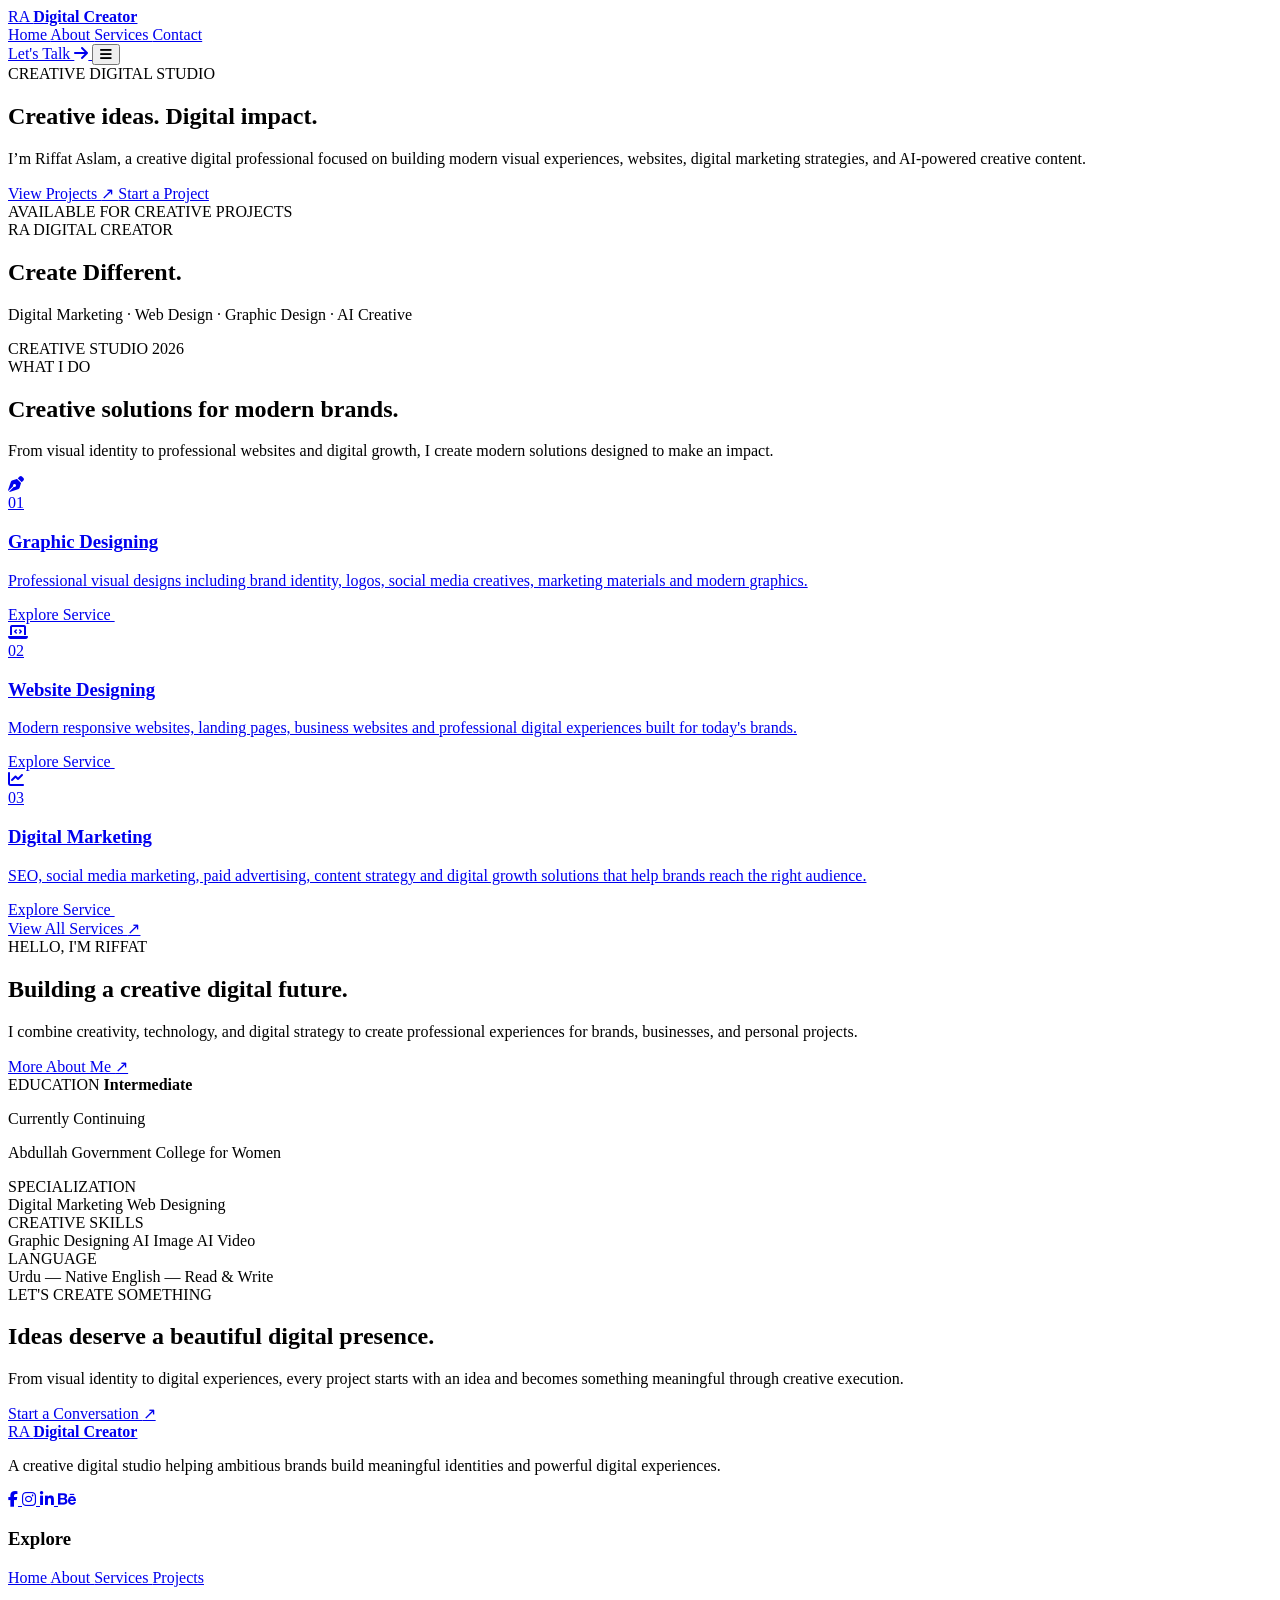
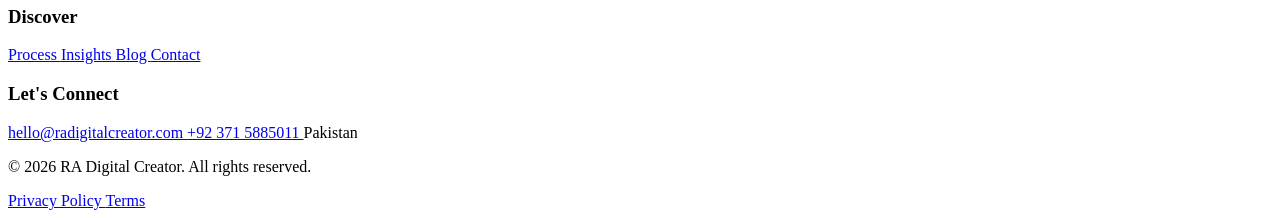
==== index.html @ 6d086813 "Add files via upload" ====
<!DOCTYPE html>
<html lang="en">

<head>

    <meta charset="UTF-8">

    <meta name="viewport" content="width=device-width, initial-scale=1.0">

    <meta name="description"
        content="RA Digital Creator — Creative digital solutions by Riffat Aslam in digital marketing, web designing, graphic designing, and AI creative services.">

    <meta name="author" content="Riffat Aslam">

    <title>RA Digital Creator | Creative Digital Studio</title>

<link rel="preconnect" href="https://fonts.googleapis.com">

    <link rel="preconnect" href="https://fonts.gstatic.com" crossorigin>

    <link
        href="https://fonts.googleapis.com/css2?family=DM+Sans:wght@400;500;600;700&family=Playfair+Display:wght@500;600;700&display=swap"
        rel="stylesheet">


    <!-- =====================================================
         FONT AWESOME
    ====================================================== -->

    <link
        rel="stylesheet"
        href="https://cdnjs.cloudflare.com/ajax/libs/font-awesome/6.6.0/css/all.min.css">


    <!-- =====================================================
         HOME CSS
    ====================================================== -->

    <link rel="stylesheet" href="stylesheet/Home.css">

</head>


<body>


    <!-- =====================================================
         HEADER
    ====================================================== -->

    <header class="header">

        <div class="container nav-container">


            <!-- LOGO -->

            <a href="index.html" class="logo">

                <span>
                    RA
                </span>

                <strong>
                    Digital Creator
                </strong>

            </a>


            <!-- NAVIGATION -->

            <nav class="navbar" id="navbar">

                <a href="index.html" class="active">
                    Home
                </a>

                <a href="about.html">
                    About
                </a>

                <a href="services.html">
                    Services
                </a>

                <a href="contact.html">
                    Contact
                </a>

            </nav>


            <!-- HEADER CTA -->

            <a href="contact.html" class="nav-btn">

                Let's Talk

                <i class="fa-solid fa-arrow-right"></i>

            </a>


            <!-- MOBILE MENU -->

            <button
                class="menu-btn"
                id="menuBtn"
                aria-label="Open Menu">

                <i class="fa-solid fa-bars"></i>

            </button>


        </div>

    </header>



    <!-- =====================================================
         MAIN CONTENT
    ====================================================== -->

    <main>


        <!-- =================================================
             HOME HERO
        ================================================== -->

        <section class="hero">

            <div class="container hero-grid">


                <!-- HERO CONTENT -->

                <div class="hero-content">


                    <div class="eyebrow">

                        CREATIVE DIGITAL STUDIO

                    </div>


                    <h1>

                        Creative ideas.

                        <span>
                            Digital impact.
                        </span>

                    </h1>


                    <p class="hero-description">

                        I’m Riffat Aslam, a creative digital professional
                        focused on building modern visual experiences,
                        websites, digital marketing strategies, and
                        AI-powered creative content.

                    </p>


                    <!-- HERO BUTTONS -->

                    <div class="hero-buttons">


                        <a
                            href="projects.html"
                            class="btn btn-primary">

                            View Projects

                            <span>
                                ↗
                            </span>

                        </a>


                        <a
                            href="contact.html"
                            class="btn btn-outline">

                            Start a Project

                        </a>


                    </div>


                    <!-- AVAILABILITY -->

                    <div class="hero-note">

                        <span class="dot"></span>

                        AVAILABLE FOR CREATIVE PROJECTS

                    </div>


                </div>



                <!-- HERO VISUAL -->

                <div class="hero-visual">


                    <!-- DECORATIONS -->

                    <div class="hero-decoration hero-decoration-one"></div>

                    <div class="hero-decoration hero-decoration-two"></div>



                    <!-- WEBSITE STYLE MOCKUP -->

                    <div class="website-mockup">


                        <!-- MOCKUP TOP BAR -->

                        <div class="mockup-topbar">

                            <span></span>

                            <span></span>

                            <span></span>

                        </div>



                        <!-- MOCKUP CONTENT -->

                        <div class="mockup-content">


                            <div class="mockup-small-title">

                                RA DIGITAL CREATOR

                            </div>


                            <h2>

                                Create

                                <span>
                                    Different.
                                </span>

                            </h2>


                            <p>

                                Digital Marketing · Web Design ·
                                Graphic Design · AI Creative

                            </p>


                            <div class="mockup-line"></div>


                            <div class="mockup-footer">

                                <span>
                                    CREATIVE STUDIO
                                </span>

                                <span>
                                    2026
                                </span>

                            </div>


                        </div>


                    </div>


                </div>


            </div>

        </section>


<!-- =================================================
     FEATURED SERVICES
================================================== -->

<section class="featured-services">

    <div class="container">


        <!-- SECTION HEADING -->

        <div class="section-heading">

            <div class="eyebrow">

                WHAT I DO

            </div>

            <h2>

                Creative solutions for

                <span>
                    modern brands.
                </span>

            </h2>

            <p>

                From visual identity to professional websites
                and digital growth, I create modern solutions
                designed to make an impact.

            </p>

        </div>



        <!-- SERVICES GRID -->

        <div class="featured-services-grid">


            <!-- =================================================
                 GRAPHIC DESIGNING
            ================================================== -->

            <a
                href="graphics-designing.html"
                class="featured-service-card">


                <div class="service-card-top">

                    <div class="service-icon">

                        <i class="fa-solid fa-pen-nib"></i>

                    </div>

                    <span class="service-number">

                        01

                    </span>

                </div>


                <div class="service-card-content">

                    <h3>

                        Graphic Designing

                    </h3>

                    <p>

                        Professional visual designs including
                        brand identity, logos, social media
                        creatives, marketing materials and
                        modern graphics.

                    </p>

                </div>


                <div class="service-card-link">

                    <span>
                        Explore Service
                    </span>

                    <i class="fa-solid fa-arrow-up-right"></i>

                </div>


            </a>



            <!-- =================================================
                 WEBSITE DESIGNING
            ================================================== -->

            <a
                href="website-designing.html"
                class="featured-service-card">


                <div class="service-card-top">

                    <div class="service-icon">

                        <i class="fa-solid fa-laptop-code"></i>

                    </div>

                    <span class="service-number">

                        02

                    </span>

                </div>


                <div class="service-card-content">

                    <h3>

                        Website Designing

                    </h3>

                    <p>

                        Modern responsive websites, landing pages,
                        business websites and professional digital
                        experiences built for today's brands.

                    </p>

                </div>


                <div class="service-card-link">

                    <span>
                        Explore Service
                    </span>

                    <i class="fa-solid fa-arrow-up-right"></i>

                </div>


            </a>



            <!-- =================================================
                 DIGITAL MARKETING
            ================================================== -->

            <a
                href="digital-marketing.html"
                class="featured-service-card">


                <div class="service-card-top">

                    <div class="service-icon">

                        <i class="fa-solid fa-chart-line"></i>

                    </div>

                    <span class="service-number">

                        03

                    </span>

                </div>


                <div class="service-card-content">

                    <h3>

                        Digital Marketing

                    </h3>

                    <p>

                        SEO, social media marketing, paid advertising,
                        content strategy and digital growth solutions
                        that help brands reach the right audience.

                    </p>

                </div>


                <div class="service-card-link">

                    <span>
                        Explore Service
                    </span>

                    <i class="fa-solid fa-arrow-up-right"></i>

                </div>


            </a>


        </div>



        <!-- VIEW ALL SERVICES -->

        <div class="services-view-all">

            <a
                href="services.html"
                class="text-link">

                View All Services

                <span>
                    ↗
                </span>

            </a>

        </div>


    </div>

</section>

        <section class="profile-section">


            <div class="container profile-grid">


                <!-- PROFILE INTRO -->

                <div class="profile-intro">


                    <div class="eyebrow">

                        HELLO, I'M RIFFAT

                    </div>


                    <h2>

                        Building a creative

                        <span>
                            digital future.
                        </span>

                    </h2>


                    <p>

                        I combine creativity, technology, and digital
                        strategy to create professional experiences
                        for brands, businesses, and personal projects.

                    </p>


                    <a
                        href="about.html"
                        class="text-link">

                        More About Me

                        <span>
                            ↗
                        </span>

                    </a>


                </div>



                <!-- PROFILE DETAILS -->

                <div class="profile-details">


                    <!-- EDUCATION -->

                    <div class="profile-item">


                        <span class="profile-label">

                            EDUCATION

                        </span>


                        <strong>

                            Intermediate

                        </strong>


                        <p>

                            Currently Continuing

                        </p>


                        <p>

                            Abdullah Government College for Women

                        </p>


                    </div>



                    <!-- SPECIALIZATION -->

                    <div class="profile-item">


                        <span class="profile-label">

                            SPECIALIZATION

                        </span>


                        <div class="skill-list">


                            <span>

                                Digital Marketing

                            </span>


                            <span>

                                Web Designing

                            </span>


                        </div>


                    </div>



                    <!-- CREATIVE SKILLS -->

                    <div class="profile-item">


                        <span class="profile-label">

                            CREATIVE SKILLS

                        </span>


                        <div class="skill-list">


                            <span>

                                Graphic Designing

                            </span>


                            <span>

                                AI Image

                            </span>


                            <span>

                                AI Video

                            </span>


                        </div>


                    </div>



                    <!-- LANGUAGE -->

                    <div class="profile-item">


                        <span class="profile-label">

                            LANGUAGE

                        </span>


                        <div class="language-list">


                            <span>

                                Urdu — Native

                            </span>


                            <span>

                                English — Read & Write

                            </span>


                        </div>


                    </div>


                </div>


            </div>


        </section>



        <!-- =================================================
             CREATIVE CTA
        ================================================== -->

        <section class="cta-section">


            <div class="container cta-content">


                <div class="eyebrow">

                    LET'S CREATE SOMETHING

                </div>


                <h2>

                    Ideas deserve a

                    <span>

                        beautiful digital presence.

                    </span>

                </h2>


                <p>

                    From visual identity to digital experiences,
                    every project starts with an idea and becomes
                    something meaningful through creative execution.

                </p>


                <a
                    href="contact.html"
                    class="btn btn-light">

                    Start a Conversation

                    <span>
                        ↗
                    </span>

                </a>


            </div>


        </section>


    </main>



    <!-- =====================================================
         FOOTER
    ====================================================== -->

    <footer class="footer">


        <div class="container">


            <div class="footer-grid">


                <!-- =================================================
                     FOOTER BRAND
                ================================================== -->

                <div class="footer-brand">


                    <a
                        href="index.html"
                        class="logo">

                        <span>
                            RA
                        </span>

                        <strong>
                            Digital Creator
                        </strong>

                    </a>


                    <p>

                        A creative digital studio helping ambitious
                        brands build meaningful identities and
                        powerful digital experiences.

                    </p>


                    <!-- SOCIAL LINKS -->

                    <div class="social-links">


                        <a
                            href="#"
                            aria-label="Facebook">

                            <i class="fa-brands fa-facebook-f"></i>

                        </a>


                        <a
                            href="#"
                            aria-label="Instagram">

                            <i class="fa-brands fa-instagram"></i>

                        </a>


                        <a
                            href="#"
                            aria-label="LinkedIn">

                            <i class="fa-brands fa-linkedin-in"></i>

                        </a>


                        <a
                            href="#"
                            aria-label="Behance">

                            <i class="fa-brands fa-behance"></i>

                        </a>


                    </div>


                </div>



                <!-- =================================================
                     EXPLORE
                ================================================== -->

                <div class="footer-column">


                    <h3>

                        Explore

                    </h3>


                    <a href="index.html">

                        Home

                    </a>


                    <a href="about.html">

                        About

                    </a>


                    <a href="services.html">

                        Services

                    </a>


                    <a href="projects.html">

                        Projects

                    </a>


                </div>



                <!-- =================================================
                     DISCOVER
                ================================================== -->

                <div class="footer-column">


                    <h3>

                        Discover

                    </h3>


                    <a href="process.html">

                        Process

                    </a>


                    <a href="insights.html">

                        Insights

                    </a>


                    <a href="blog.html">

                        Blog

                    </a>


                    <a href="contact.html">

                        Contact

                    </a>


                </div>



                <!-- =================================================
                     CONNECT
                ================================================== -->

                <div class="footer-column">


                    <h3>

                        Let's Connect

                    </h3>


                    <a
                        href="mailto:hello@radigitalcreator.com">

                        hello@radigitalcreator.com

                    </a>


                    <a
                        href="tel:+923715885011">

                        +92 371 5885011

                    </a>


                    <span>

                        Pakistan

                    </span>


                </div>


            </div>



            <!-- =================================================
                 FOOTER BOTTOM
            ================================================== -->

            <div class="footer-bottom">


                <p>

                    © 2026 RA Digital Creator.
                    All rights reserved.

                </p>


                <div>


                    <a href="#">

                        Privacy Policy

                    </a>


                    <a href="#">

                        Terms

                    </a>


                </div>


            </div>


        </div>


    </footer>



    <!-- =====================================================
         JAVASCRIPT
    ====================================================== -->

    <script>

        const menuBtn = document.getElementById("menuBtn");

        const navbar = document.querySelector(".navbar");


        menuBtn.addEventListener("click", () => {

            navbar.classList.toggle("show");

        });


    </script>


</body>

</html>
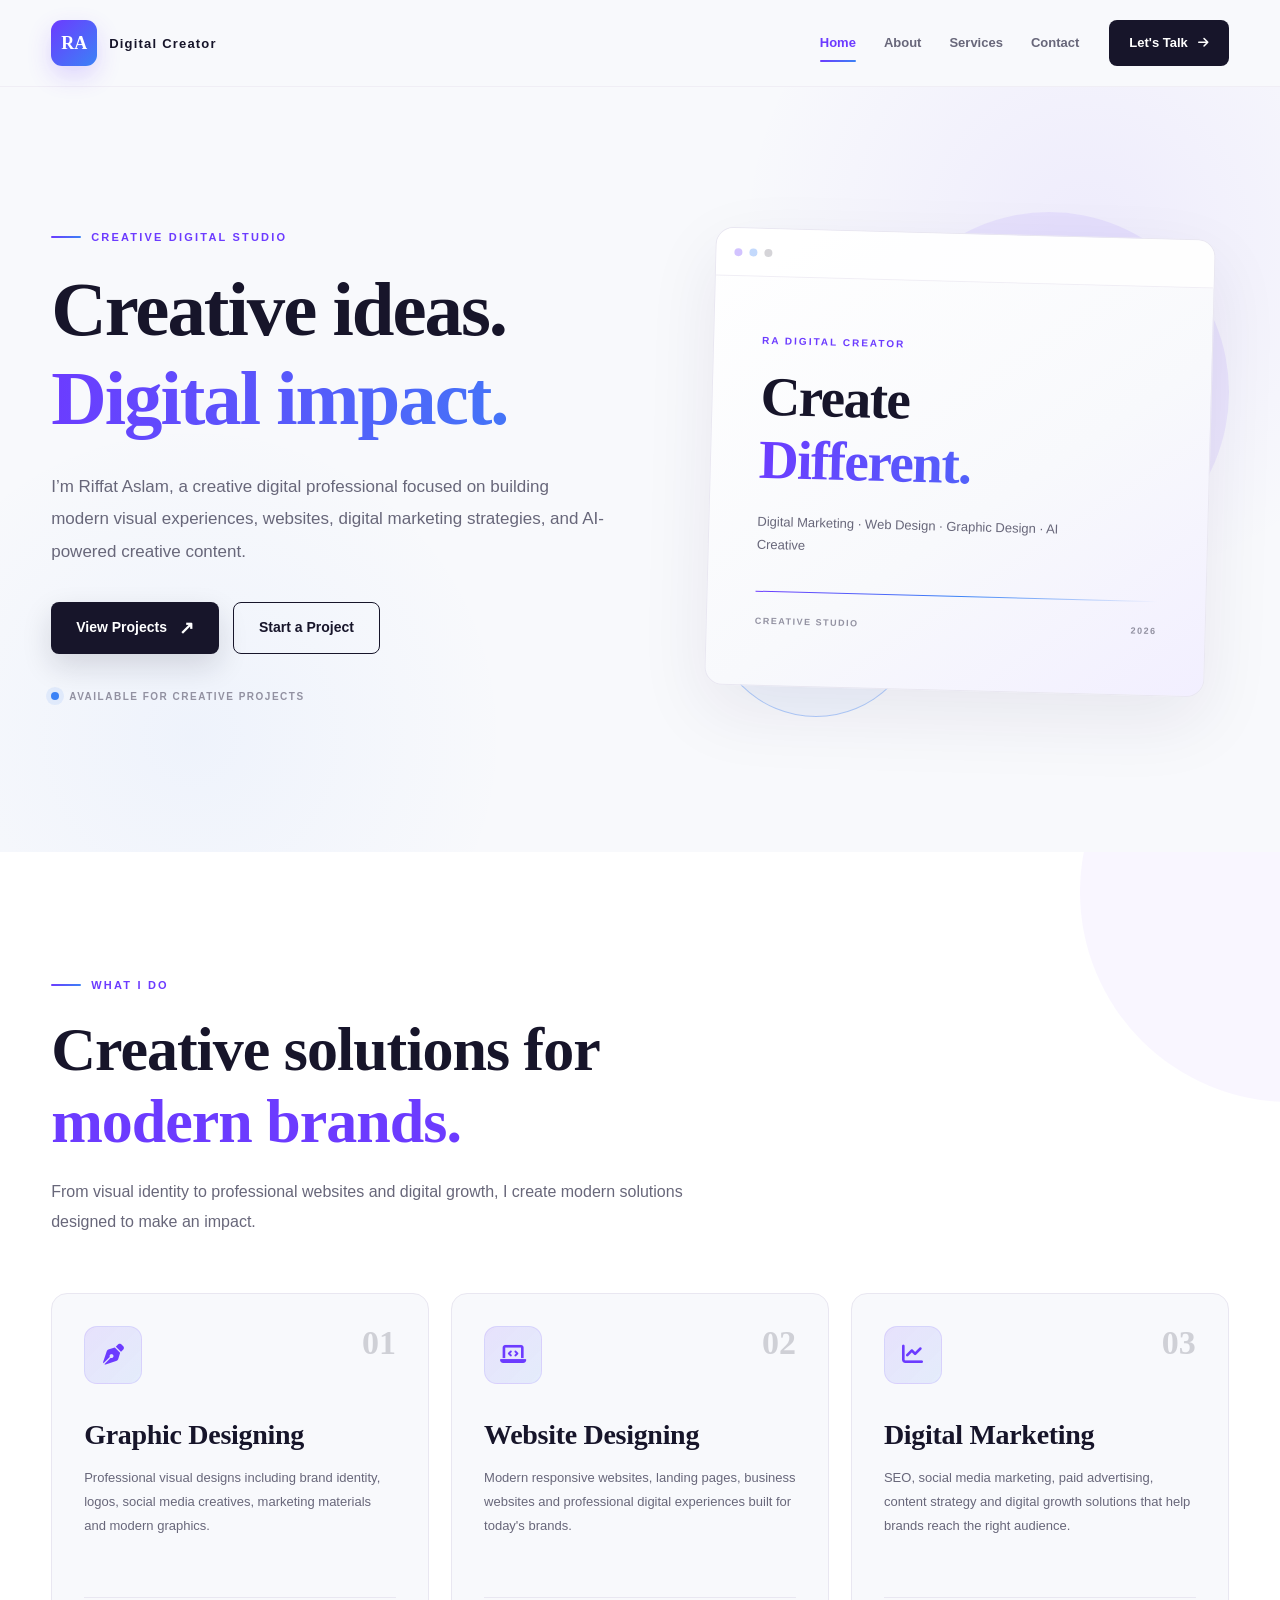
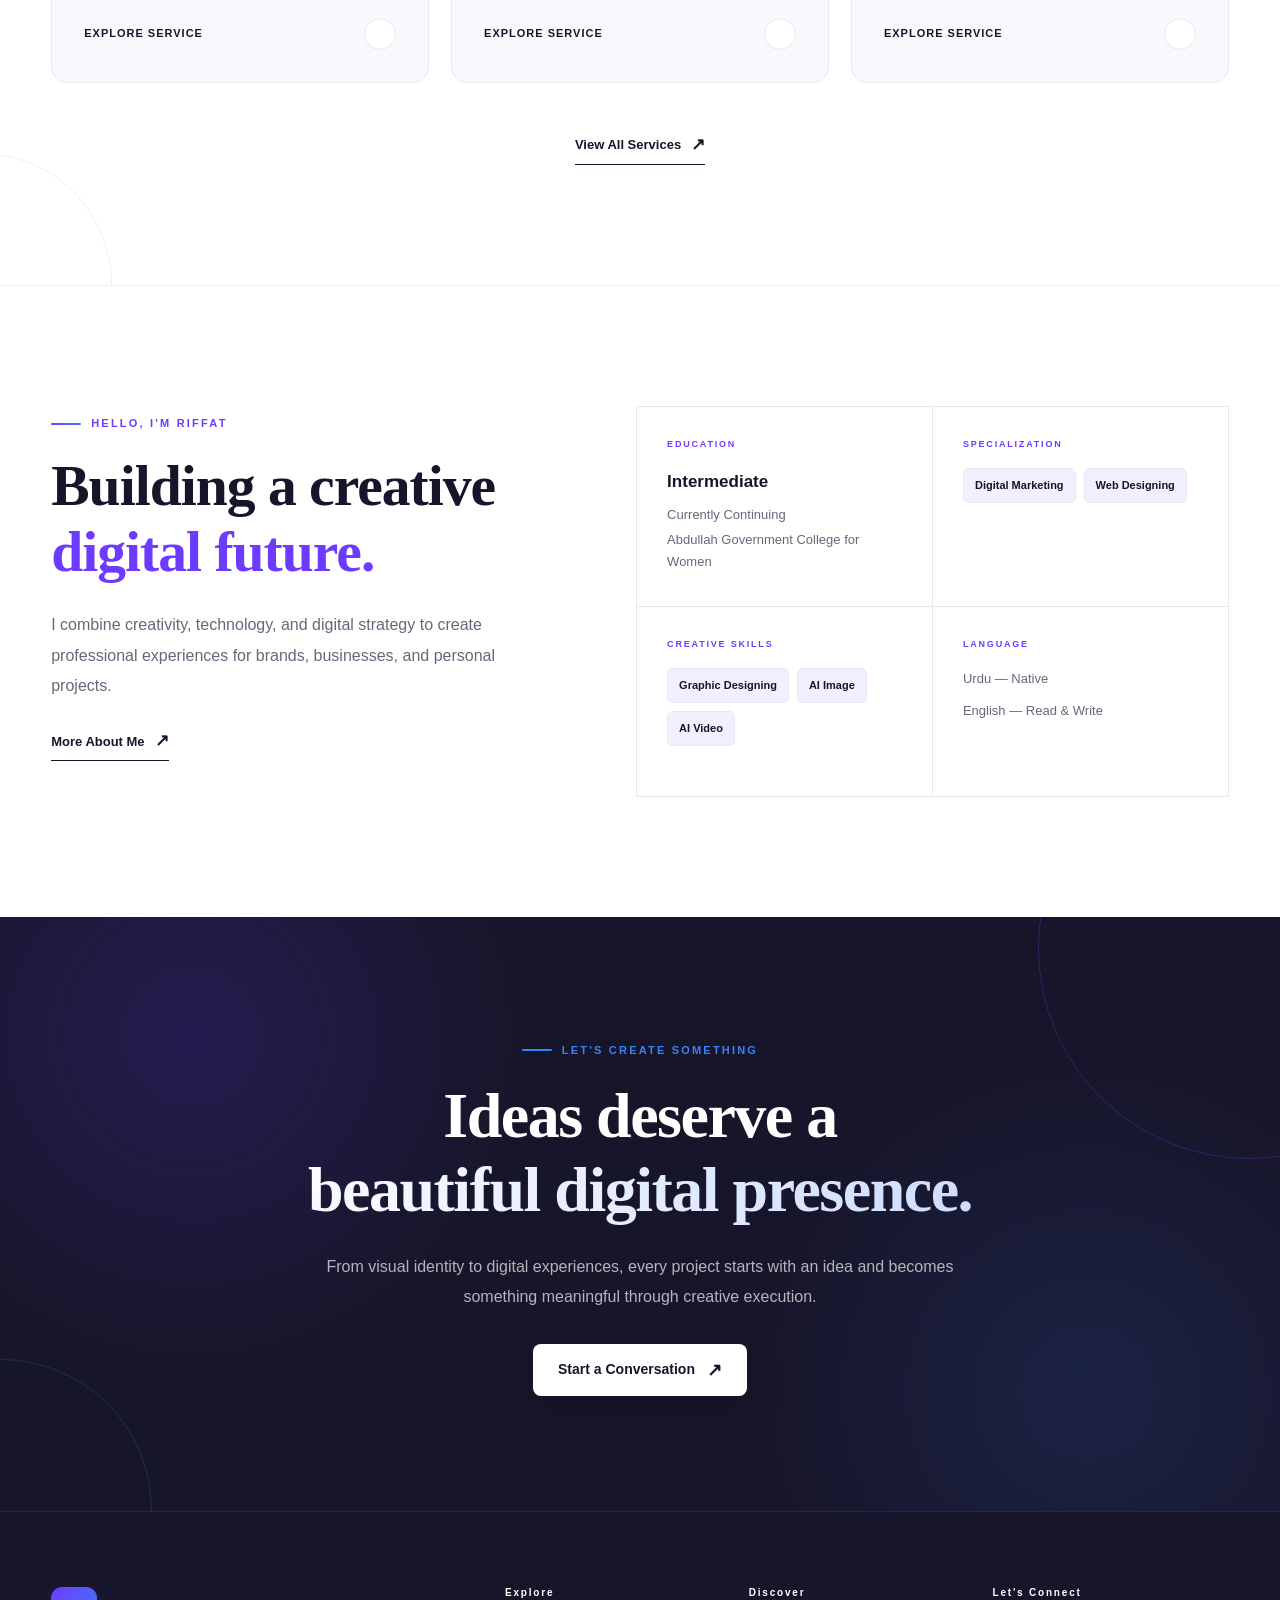
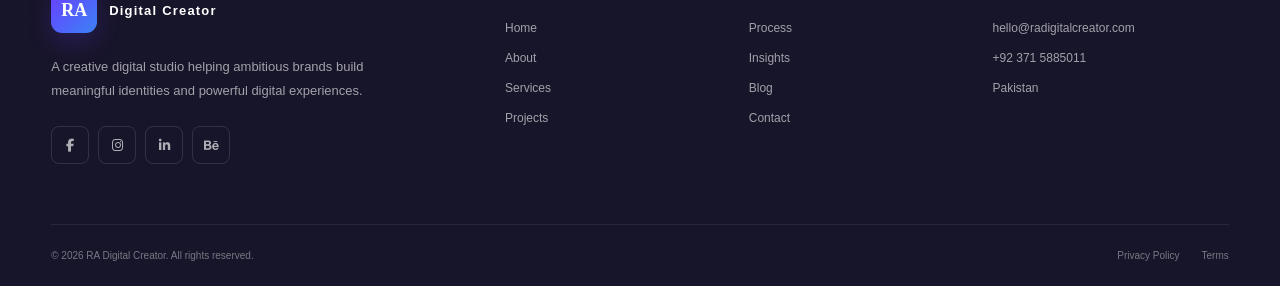
==== commit 3414972e: "Update index.html" ====
--- a/index.html
+++ b/index.html
@@ -14,7 +14,7 @@
 
     <title>RA Digital Creator | Creative Digital Studio</title>
 
-<link rel="preconnect" href="https://fonts.googleapis.com">
+<link rel="preconnect" href="https://https://fonts.google.com/">
 
     <link rel="preconnect" href="https://fonts.gstatic.com" crossorigin>
 
@@ -1139,4 +1139,4 @@
 
 </body>
 
-</html>+</html>
--- a/stylesheet/Home.css
+++ b/stylesheet/Home.css
@@ -0,0 +1,2705 @@
+/* =========================================================
+   RA DIGITAL CREATOR
+   HOME PAGE — HOME.CSS
+
+   Elegant Modern Agency
+   Premium Light Theme
+   Purple + Blue Color System
+========================================================= */
+
+
+/* =========================================================
+   COLOR SYSTEM
+========================================================= */
+
+:root {
+
+    --primary: #6C3BFF;
+    --primary-dark: #5130C7;
+    --secondary: #3B82F6;
+
+    --heading: #17152A;
+    --text: #68677A;
+    --text-light: #9291A1;
+
+    --white: #FFFFFF;
+
+    --background: #F8F9FC;
+    --soft-bg: #F2EFFF;
+
+    --border: #E9E7F1;
+    --border-light: #F0EEF5;
+
+    --shadow:
+        0 25px 70px rgba(35, 28, 72, 0.08);
+
+    --shadow-hover:
+        0 35px 90px rgba(35, 28, 72, 0.14);
+
+    --container: 1240px;
+
+    --transition: all 0.35s ease;
+}
+
+
+/* =========================================================
+   RESET
+========================================================= */
+
+* {
+    margin: 0;
+    padding: 0;
+    box-sizing: border-box;
+}
+
+html {
+    scroll-behavior: smooth;
+}
+
+body {
+    font-family: "DM Sans", sans-serif;
+
+    background: var(--background);
+
+    color: var(--text);
+
+    line-height: 1.7;
+
+    overflow-x: hidden;
+}
+
+img {
+    max-width: 100%;
+    display: block;
+}
+
+a {
+    color: inherit;
+    text-decoration: none;
+}
+
+button,
+input,
+textarea,
+select {
+    font-family: inherit;
+}
+
+button {
+    border: none;
+    background: none;
+}
+
+::selection {
+    background: var(--primary);
+    color: var(--white);
+}
+
+
+/* =========================================================
+   CONTAINER
+========================================================= */
+
+.container {
+    width: min(92%, var(--container));
+
+    margin: 0 auto;
+}
+
+
+/* =========================================================
+   TYPOGRAPHY
+========================================================= */
+
+h1,
+h2,
+h3,
+h4 {
+    font-family: "Playfair Display", serif;
+
+    color: var(--heading);
+
+    line-height: 1.15;
+}
+
+p {
+    color: var(--text);
+}
+
+
+/* =========================================================
+   EYEBROW
+========================================================= */
+
+.eyebrow {
+    display: inline-flex;
+
+    align-items: center;
+
+    gap: 10px;
+
+    margin-bottom: 20px;
+
+    color: var(--primary);
+
+    font-size: 11px;
+
+    font-weight: 700;
+
+    letter-spacing: 2.2px;
+}
+
+.eyebrow::before {
+    content: "";
+
+    width: 30px;
+    height: 2px;
+
+    border-radius: 10px;
+
+    background:
+        linear-gradient(
+            90deg,
+            var(--primary),
+            var(--secondary)
+        );
+}
+
+
+/* =========================================================
+   BUTTONS
+========================================================= */
+
+.btn {
+    display: inline-flex;
+
+    align-items: center;
+    justify-content: center;
+
+    gap: 12px;
+
+    min-height: 52px;
+
+    padding: 0 25px;
+
+    border-radius: 8px;
+
+    font-size: 14px;
+
+    font-weight: 700;
+
+    cursor: pointer;
+
+    transition: var(--transition);
+}
+
+.btn span {
+    font-size: 18px;
+
+    line-height: 1;
+
+    transition:
+        transform 0.3s ease;
+}
+
+.btn:hover span {
+    transform:
+        translate(3px, -3px);
+}
+
+
+/* =========================================================
+   PRIMARY BUTTON
+========================================================= */
+
+.btn-primary {
+    background: var(--heading);
+
+    color: var(--white);
+
+    box-shadow:
+        0 12px 30px rgba(23, 21, 42, 0.14);
+}
+
+.btn-primary:hover {
+    background: var(--primary);
+
+    transform:
+        translateY(-3px);
+
+    box-shadow:
+        0 18px 38px
+        rgba(108, 59, 255, 0.22);
+}
+
+
+/* =========================================================
+   OUTLINE BUTTON
+========================================================= */
+
+.btn-outline {
+    background: transparent;
+
+    color: var(--heading);
+
+    border:
+        1px solid
+        var(--heading);
+}
+
+.btn-outline:hover {
+    background: var(--heading);
+
+    color: var(--white);
+
+    transform:
+        translateY(-3px);
+}
+
+
+/* =========================================================
+   LIGHT BUTTON
+========================================================= */
+
+.btn-light {
+    background: var(--white);
+
+    color: var(--heading);
+
+    box-shadow:
+        0 15px 40px
+        rgba(0, 0, 0, 0.12);
+}
+
+.btn-light:hover {
+    background: var(--primary);
+
+    color: var(--white);
+
+    transform:
+        translateY(-3px);
+}
+
+
+/* =========================================================
+   HEADER
+========================================================= */
+
+.header {
+    position: relative;
+
+    z-index: 1000;
+
+    width: 100%;
+
+    background:
+        rgba(248, 249, 252, 0.94);
+
+    border-bottom:
+        1px solid
+        var(--border-light);
+
+    backdrop-filter: blur(15px);
+
+    -webkit-backdrop-filter: blur(15px);
+}
+
+
+/* =========================================================
+   NAV CONTAINER
+========================================================= */
+
+.nav-container {
+    position: relative;
+
+    min-height: 86px;
+
+    display: flex;
+
+    align-items: center;
+
+    justify-content: space-between;
+
+    gap: 30px;
+}
+
+
+/* =========================================================
+   LOGO
+========================================================= */
+
+.logo {
+    display: inline-flex;
+
+    align-items: center;
+
+    gap: 12px;
+
+    flex-shrink: 0;
+
+    color: var(--heading);
+}
+
+.logo > span {
+    width: 46px;
+    height: 46px;
+
+    display: flex;
+
+    align-items: center;
+    justify-content: center;
+
+    border-radius: 11px;
+
+    background:
+        linear-gradient(
+            135deg,
+            var(--primary),
+            var(--secondary)
+        );
+
+    color: var(--white);
+
+    font-family:
+        "Playfair Display",
+        serif;
+
+    font-size: 18px;
+
+    font-weight: 700;
+
+    box-shadow:
+        0 10px 25px
+        rgba(108, 59, 255, 0.20);
+}
+
+.logo > strong {
+    color: var(--heading);
+
+    font-family:
+        "DM Sans",
+        sans-serif;
+
+    font-size: 13px;
+
+    line-height: 1;
+
+    letter-spacing: 1.2px;
+}
+
+
+/* =========================================================
+   NAVIGATION
+========================================================= */
+
+.navbar {
+    display: flex;
+
+    align-items: center;
+
+    justify-content: center;
+
+    gap: 28px;
+
+    margin-left: auto;
+}
+
+.navbar a {
+    position: relative;
+
+    padding: 8px 0;
+
+    color: var(--text);
+
+    font-size: 13px;
+
+    font-weight: 600;
+
+    transition: var(--transition);
+}
+
+.navbar a::after {
+    content: "";
+
+    position: absolute;
+
+    left: 0;
+    bottom: 0;
+
+    width: 0;
+    height: 2px;
+
+    border-radius: 10px;
+
+    background:
+        linear-gradient(
+            90deg,
+            var(--primary),
+            var(--secondary)
+        );
+
+    transition:
+        width 0.3s ease;
+}
+
+.navbar a:hover {
+    color: var(--primary);
+}
+
+.navbar a:hover::after {
+    width: 100%;
+}
+
+.navbar a.active {
+    color: var(--primary);
+}
+
+.navbar a.active::after {
+    width: 100%;
+}
+
+
+/* =========================================================
+   HEADER CTA
+========================================================= */
+
+.nav-btn {
+    display: inline-flex;
+
+    align-items: center;
+
+    justify-content: center;
+
+    gap: 10px;
+
+    min-height: 46px;
+
+    padding: 0 20px;
+
+    border-radius: 8px;
+
+    background: var(--heading);
+
+    color: var(--white);
+
+    font-size: 13px;
+
+    font-weight: 700;
+
+    white-space: nowrap;
+
+    transition: var(--transition);
+}
+
+.nav-btn i {
+    font-size: 12px;
+
+    transition:
+        transform 0.3s ease;
+}
+
+.nav-btn:hover {
+    background: var(--primary);
+
+    transform:
+        translateY(-2px);
+
+    box-shadow:
+        0 12px 30px
+        rgba(108, 59, 255, 0.20);
+}
+
+.nav-btn:hover i {
+    transform:
+        translateX(4px);
+}
+
+
+/* =========================================================
+   MOBILE MENU
+========================================================= */
+
+.menu-btn {
+    display: none;
+
+    width: 44px;
+    height: 44px;
+
+    align-items: center;
+
+    justify-content: center;
+
+    border:
+        1px solid
+        var(--border);
+
+    border-radius: 8px;
+
+    color: var(--heading);
+
+    font-size: 20px;
+
+    cursor: pointer;
+
+    transition: var(--transition);
+}
+
+.menu-btn:hover {
+    background: var(--soft-bg);
+
+    color: var(--primary);
+
+    border-color: var(--primary);
+}
+
+
+/* =========================================================
+   HERO
+========================================================= */
+
+.hero {
+    position: relative;
+
+    padding:
+        110px 0 125px;
+
+    background:
+
+        radial-gradient(
+            circle at 85% 20%,
+            rgba(108, 59, 255, 0.07),
+            transparent 28%
+        ),
+
+        radial-gradient(
+            circle at 15% 85%,
+            rgba(59, 130, 246, 0.05),
+            transparent 25%
+        ),
+
+        var(--background);
+
+    overflow: hidden;
+}
+
+
+/* =========================================================
+   HERO GRID
+========================================================= */
+
+.hero-grid {
+    display: grid;
+
+    grid-template-columns:
+        1.02fr 0.98fr;
+
+    align-items: center;
+
+    gap: 80px;
+}
+
+
+/* =========================================================
+   HERO CONTENT
+========================================================= */
+
+.hero-content {
+    position: relative;
+
+    z-index: 2;
+}
+
+.hero-content h1 {
+    max-width: 700px;
+
+    margin-bottom: 28px;
+
+    font-size:
+        clamp(52px, 6vw, 82px);
+
+    font-weight: 600;
+
+    letter-spacing: -2px;
+}
+
+.hero-content h1 span {
+    display: block;
+
+    background:
+        linear-gradient(
+            100deg,
+            var(--primary),
+            var(--secondary)
+        );
+
+    -webkit-background-clip: text;
+
+    background-clip: text;
+
+    -webkit-text-fill-color: transparent;
+}
+
+.hero-description {
+    max-width: 620px;
+
+    margin-bottom: 34px;
+
+    color: var(--text);
+
+    font-size: 17px;
+
+    line-height: 1.9;
+}
+
+
+/* =========================================================
+   HERO BUTTONS
+========================================================= */
+
+.hero-buttons {
+    display: flex;
+
+    align-items: center;
+
+    gap: 14px;
+
+    margin-bottom: 34px;
+}
+
+
+/* =========================================================
+   HERO NOTE
+========================================================= */
+
+.hero-note {
+    display: flex;
+
+    align-items: center;
+
+    gap: 10px;
+
+    color: var(--text-light);
+
+    font-size: 10px;
+
+    font-weight: 700;
+
+    letter-spacing: 1.5px;
+}
+
+.hero-note .dot {
+    width: 8px;
+    height: 8px;
+
+    border-radius: 50%;
+
+    background: var(--secondary);
+
+    box-shadow:
+        0 0 0 5px
+        rgba(59, 130, 246, 0.10);
+}
+
+
+/* =========================================================
+   HERO VISUAL
+========================================================= */
+
+.hero-visual {
+    position: relative;
+
+    min-height: 530px;
+
+    display: flex;
+
+    align-items: center;
+
+    justify-content: center;
+}
+
+
+/* =========================================================
+   HERO DECORATIONS
+========================================================= */
+
+.hero-decoration {
+    position: absolute;
+
+    border-radius: 50%;
+
+    pointer-events: none;
+}
+
+.hero-decoration-one {
+    width: 360px;
+    height: 360px;
+
+    right: 0;
+    top: 15px;
+
+    background:
+        rgba(108, 59, 255, 0.08);
+}
+
+.hero-decoration-two {
+    width: 210px;
+    height: 210px;
+
+    left: 20px;
+    bottom: 10px;
+
+    border:
+        1px solid
+        rgba(59, 130, 246, 0.35);
+
+    background:
+        rgba(59, 130, 246, 0.04);
+}
+
+
+/* =========================================================
+   WEBSITE MOCKUP
+========================================================= */
+
+.website-mockup {
+    position: relative;
+
+    z-index: 3;
+
+    width: min(100%, 500px);
+
+    min-height: 410px;
+
+    overflow: hidden;
+
+    border-radius: 18px;
+
+    background:
+        linear-gradient(
+            145deg,
+            #FFFFFF 0%,
+            #F8F9FC 58%,
+            #F2EFFF 100%
+        );
+
+    border:
+        1px solid
+        var(--border);
+
+    box-shadow: var(--shadow);
+
+    transform:
+        rotate(1.5deg);
+
+    transition: var(--transition);
+}
+
+.website-mockup:hover {
+    transform:
+        rotate(0deg)
+        translateY(-8px);
+
+    box-shadow:
+        var(--shadow-hover);
+}
+
+
+/* =========================================================
+   MOCKUP TOP BAR
+========================================================= */
+
+.mockup-topbar {
+    height: 48px;
+
+    display: flex;
+
+    align-items: center;
+
+    gap: 7px;
+
+    padding: 0 18px;
+
+    background:
+        rgba(255, 255, 255, 0.8);
+
+    border-bottom:
+        1px solid
+        var(--border-light);
+}
+
+.mockup-topbar span {
+    width: 8px;
+    height: 8px;
+
+    border-radius: 50%;
+
+    background: var(--border);
+}
+
+.mockup-topbar span:nth-child(1) {
+    background:
+        rgba(108, 59, 255, 0.30);
+}
+
+.mockup-topbar span:nth-child(2) {
+    background:
+        rgba(59, 130, 246, 0.30);
+}
+
+.mockup-topbar span:nth-child(3) {
+    background:
+        rgba(23, 21, 42, 0.18);
+}
+
+
+/* =========================================================
+   MOCKUP CONTENT
+========================================================= */
+
+.mockup-content {
+    min-height: 362px;
+
+    display: flex;
+
+    flex-direction: column;
+
+    justify-content: center;
+
+    padding: 55px 48px;
+}
+
+.mockup-small-title {
+    margin-bottom: 16px;
+
+    color: var(--primary);
+
+    font-size: 10px;
+
+    font-weight: 800;
+
+    letter-spacing: 2px;
+}
+
+.mockup-content h2 {
+    margin-bottom: 18px;
+
+    font-size: 55px;
+
+    font-weight: 600;
+
+    letter-spacing: -1.5px;
+}
+
+.mockup-content h2 span {
+    display: block;
+
+    background:
+        linear-gradient(
+            100deg,
+            var(--primary),
+            var(--secondary)
+        );
+
+    -webkit-background-clip: text;
+
+    background-clip: text;
+
+    -webkit-text-fill-color: transparent;
+}
+
+.mockup-content p {
+    max-width: 350px;
+
+    color: var(--text);
+
+    font-size: 13px;
+
+    line-height: 1.8;
+}
+
+
+/* =========================================================
+   MOCKUP LINE
+========================================================= */
+
+.mockup-line {
+    width: 100%;
+    height: 1px;
+
+    margin:
+        35px 0 22px;
+
+    background:
+        linear-gradient(
+            90deg,
+            var(--primary),
+            var(--secondary),
+            transparent
+        );
+}
+
+
+/* =========================================================
+   MOCKUP FOOTER
+========================================================= */
+
+.mockup-footer {
+    display: flex;
+
+    align-items: center;
+
+    justify-content: space-between;
+
+    color: var(--text-light);
+
+    font-size: 9px;
+
+    font-weight: 700;
+
+    letter-spacing: 1.5px;
+}
+
+
+/* =========================================================
+   FEATURED SERVICES
+========================================================= */
+
+.featured-services {
+    position: relative;
+
+    padding:
+        115px 0 120px;
+
+    background: var(--white);
+
+    overflow: hidden;
+}
+
+
+/* =========================================================
+   FEATURED SERVICES BACKGROUND
+========================================================= */
+
+.featured-services::before {
+    content: "";
+
+    position: absolute;
+
+    width: 420px;
+    height: 420px;
+
+    right: -220px;
+    top: -170px;
+
+    border-radius: 50%;
+
+    background:
+        rgba(108, 59, 255, 0.045);
+
+    pointer-events: none;
+}
+
+.featured-services::after {
+    content: "";
+
+    position: absolute;
+
+    width: 260px;
+    height: 260px;
+
+    left: -150px;
+    bottom: -130px;
+
+    border-radius: 50%;
+
+    border:
+        1px solid
+        rgba(59, 130, 246, 0.12);
+
+    pointer-events: none;
+}
+
+
+/* =========================================================
+   SECTION HEADING
+========================================================= */
+
+.section-heading {
+    position: relative;
+
+    z-index: 2;
+
+    max-width: 720px;
+
+    margin-bottom: 55px;
+}
+
+.section-heading h2 {
+    margin-bottom: 20px;
+
+    font-size:
+        clamp(40px, 5vw, 62px);
+
+    font-weight: 600;
+
+    letter-spacing: -1px;
+}
+
+.section-heading h2 span {
+    display: block;
+
+    color: var(--primary);
+}
+
+.section-heading p {
+    max-width: 650px;
+
+    font-size: 16px;
+
+    line-height: 1.9;
+}
+
+
+/* =========================================================
+   SERVICES GRID
+========================================================= */
+
+.featured-services-grid {
+    position: relative;
+
+    z-index: 2;
+
+    display: grid;
+
+    grid-template-columns:
+        repeat(3, 1fr);
+
+    gap: 22px;
+}
+
+
+/* =========================================================
+   SERVICE CARD
+========================================================= */
+
+.featured-service-card {
+    position: relative;
+
+    min-height: 390px;
+
+    display: flex;
+
+    flex-direction: column;
+
+    justify-content: space-between;
+
+    padding: 32px;
+
+    overflow: hidden;
+
+    background: var(--background);
+
+    border:
+        1px solid
+        var(--border);
+
+    border-radius: 16px;
+
+    transition:
+        transform 0.4s ease,
+        box-shadow 0.4s ease,
+        border-color 0.4s ease,
+        background 0.4s ease;
+}
+
+
+/* =========================================================
+   CARD TOP GRADIENT LINE
+========================================================= */
+
+.featured-service-card::before {
+    content: "";
+
+    position: absolute;
+
+    left: 0;
+    top: 0;
+
+    width: 100%;
+    height: 3px;
+
+    background:
+        linear-gradient(
+            90deg,
+            var(--primary),
+            var(--secondary)
+        );
+
+    transform:
+        scaleX(0);
+
+    transform-origin: left;
+
+    transition:
+        transform 0.4s ease;
+}
+
+
+/* =========================================================
+   CARD GLOW
+========================================================= */
+
+.featured-service-card::after {
+    content: "";
+
+    position: absolute;
+
+    width: 180px;
+    height: 180px;
+
+    right: -90px;
+    top: -90px;
+
+    border-radius: 50%;
+
+    background:
+        rgba(108, 59, 255, 0.08);
+
+    opacity: 0;
+
+    transition:
+        opacity 0.4s ease;
+}
+
+
+/* =========================================================
+   CARD HOVER
+========================================================= */
+
+.featured-service-card:hover {
+    transform:
+        translateY(-10px);
+
+    background: var(--white);
+
+    border-color:
+        rgba(108, 59, 255, 0.25);
+
+    box-shadow:
+        var(--shadow-hover);
+}
+
+.featured-service-card:hover::before {
+    transform:
+        scaleX(1);
+}
+
+.featured-service-card:hover::after {
+    opacity: 1;
+}
+
+
+/* =========================================================
+   SERVICE CARD TOP
+========================================================= */
+
+.service-card-top {
+    position: relative;
+
+    z-index: 2;
+
+    display: flex;
+
+    align-items: flex-start;
+
+    justify-content: space-between;
+
+    margin-bottom: 35px;
+}
+
+
+/* =========================================================
+   SERVICE ICON
+========================================================= */
+
+.service-icon {
+    width: 58px;
+    height: 58px;
+
+    display: flex;
+
+    align-items: center;
+    justify-content: center;
+
+    border-radius: 13px;
+
+    background:
+        linear-gradient(
+            135deg,
+            rgba(108, 59, 255, 0.12),
+            rgba(59, 130, 246, 0.10)
+        );
+
+    border:
+        1px solid
+        rgba(108, 59, 255, 0.12);
+
+    color: var(--primary);
+
+    font-size: 21px;
+
+    transition:
+        transform 0.4s ease,
+        background 0.4s ease,
+        color 0.4s ease;
+}
+
+.featured-service-card:hover .service-icon {
+    transform:
+        translateY(-3px)
+        rotate(-4deg);
+
+    background:
+        linear-gradient(
+            135deg,
+            var(--primary),
+            var(--secondary)
+        );
+
+    color: var(--white);
+
+    box-shadow:
+        0 12px 25px
+        rgba(108, 59, 255, 0.20);
+}
+
+
+/* =========================================================
+   SERVICE NUMBER
+========================================================= */
+
+.service-number {
+    position: relative;
+
+    color:
+        rgba(23, 21, 42, 0.18);
+
+    font-family:
+        "Playfair Display",
+        serif;
+
+    font-size: 34px;
+
+    font-weight: 600;
+
+    line-height: 1;
+
+    transition:
+        color 0.4s ease;
+}
+
+.featured-service-card:hover .service-number {
+    color:
+        rgba(108, 59, 255, 0.25);
+}
+
+
+/* =========================================================
+   SERVICE CARD CONTENT
+========================================================= */
+
+.service-card-content {
+    position: relative;
+
+    z-index: 2;
+
+    flex: 1;
+}
+
+.service-card-content h3 {
+    margin-bottom: 15px;
+
+    font-size: 28px;
+
+    font-weight: 600;
+
+    letter-spacing: -0.3px;
+
+    transition:
+        color 0.3s ease;
+}
+
+.featured-service-card:hover
+.service-card-content h3 {
+    color: var(--primary);
+}
+
+.service-card-content p {
+    max-width: 340px;
+
+    color: var(--text);
+
+    font-size: 13px;
+
+    line-height: 1.85;
+}
+
+
+/* =========================================================
+   SERVICE CARD LINK
+========================================================= */
+
+.service-card-link {
+    position: relative;
+
+    z-index: 2;
+
+    display: flex;
+
+    align-items: center;
+
+    justify-content: space-between;
+
+    gap: 15px;
+
+    margin-top: 30px;
+
+    padding-top: 20px;
+
+    border-top:
+        1px solid
+        var(--border);
+}
+
+.service-card-link span {
+    color: var(--heading);
+
+    font-size: 11px;
+
+    font-weight: 800;
+
+    letter-spacing: 1px;
+
+    text-transform: uppercase;
+
+    transition:
+        color 0.3s ease;
+}
+
+.service-card-link i {
+    width: 32px;
+    height: 32px;
+
+    display: flex;
+
+    align-items: center;
+    justify-content: center;
+
+    border-radius: 50%;
+
+    background: var(--white);
+
+    border:
+        1px solid
+        var(--border);
+
+    color: var(--heading);
+
+    font-size: 11px;
+
+    transition:
+        transform 0.35s ease,
+        background 0.35s ease,
+        color 0.35s ease,
+        border-color 0.35s ease;
+}
+
+.featured-service-card:hover
+.service-card-link span {
+    color: var(--primary);
+}
+
+.featured-service-card:hover
+.service-card-link i {
+    background: var(--primary);
+
+    border-color: var(--primary);
+
+    color: var(--white);
+
+    transform:
+        translate(3px, -3px);
+}
+
+
+/* =========================================================
+   VIEW ALL SERVICES
+========================================================= */
+
+.services-view-all {
+    position: relative;
+
+    z-index: 2;
+
+    display: flex;
+
+    justify-content: center;
+
+    margin-top: 48px;
+}
+
+
+/* =========================================================
+   TEXT LINK
+========================================================= */
+
+.text-link {
+    display: inline-flex;
+
+    align-items: center;
+
+    gap: 10px;
+
+    padding-bottom: 4px;
+
+    border-bottom:
+        1px solid
+        var(--heading);
+
+    color: var(--heading);
+
+    font-size: 13px;
+
+    font-weight: 700;
+
+    transition: var(--transition);
+}
+
+.text-link span {
+    font-size: 17px;
+
+    transition:
+        transform 0.3s ease;
+}
+
+.text-link:hover {
+    color: var(--primary);
+
+    border-color: var(--primary);
+}
+
+.text-link:hover span {
+    transform:
+        translate(3px, -3px);
+}
+
+
+/* =========================================================
+   PROFILE SECTION
+========================================================= */
+
+.profile-section {
+    padding:
+        120px 0;
+
+    background: var(--white);
+
+    border-top:
+        1px solid
+        var(--border-light);
+}
+
+
+/* =========================================================
+   PROFILE GRID
+========================================================= */
+
+.profile-grid {
+    display: grid;
+
+    grid-template-columns:
+        0.9fr 1.1fr;
+
+    gap: 100px;
+
+    align-items: start;
+}
+
+
+/* =========================================================
+   PROFILE INTRO
+========================================================= */
+
+.profile-intro h2 {
+    max-width: 550px;
+
+    margin-bottom: 25px;
+
+    font-size:
+        clamp(40px, 4.5vw, 62px);
+
+    font-weight: 600;
+
+    letter-spacing: -1px;
+}
+
+.profile-intro h2 span {
+    display: block;
+
+    color: var(--primary);
+}
+
+.profile-intro > p {
+    max-width: 500px;
+
+    margin-bottom: 25px;
+
+    font-size: 16px;
+
+    line-height: 1.9;
+}
+
+
+/* =========================================================
+   PROFILE DETAILS
+========================================================= */
+
+.profile-details {
+    display: grid;
+
+    grid-template-columns:
+        repeat(2, 1fr);
+
+    border-top:
+        1px solid
+        var(--border);
+
+    border-left:
+        1px solid
+        var(--border);
+}
+
+
+/* =========================================================
+   PROFILE ITEM
+========================================================= */
+
+.profile-item {
+    min-height: 190px;
+
+    padding: 30px;
+
+    border-right:
+        1px solid
+        var(--border);
+
+    border-bottom:
+        1px solid
+        var(--border);
+
+    transition: var(--transition);
+}
+
+.profile-item:hover {
+    background: var(--soft-bg);
+}
+
+.profile-label {
+    display: block;
+
+    margin-bottom: 16px;
+
+    color: var(--primary);
+
+    font-size: 9px;
+
+    font-weight: 800;
+
+    letter-spacing: 1.8px;
+}
+
+.profile-item strong {
+    display: block;
+
+    margin-bottom: 7px;
+
+    color: var(--heading);
+
+    font-size: 17px;
+}
+
+.profile-item p {
+    margin-bottom: 3px;
+
+    font-size: 13px;
+
+    line-height: 1.7;
+}
+
+
+/* =========================================================
+   SKILL LIST
+========================================================= */
+
+.skill-list {
+    display: flex;
+
+    flex-wrap: wrap;
+
+    gap: 8px;
+}
+
+.skill-list span {
+    display: inline-flex;
+
+    align-items: center;
+
+    padding: 7px 11px;
+
+    border:
+        1px solid
+        var(--border);
+
+    border-radius: 6px;
+
+    background: var(--soft-bg);
+
+    color: var(--heading);
+
+    font-size: 11px;
+
+    font-weight: 600;
+
+    transition: var(--transition);
+}
+
+.skill-list span:hover {
+    background: var(--primary);
+
+    border-color: var(--primary);
+
+    color: var(--white);
+
+    transform:
+        translateY(-2px);
+}
+
+
+/* =========================================================
+   LANGUAGE LIST
+========================================================= */
+
+.language-list {
+    display: flex;
+
+    flex-direction: column;
+
+    gap: 10px;
+}
+
+.language-list span {
+    color: var(--text);
+
+    font-size: 13px;
+}
+
+
+/* =========================================================
+   CTA SECTION
+========================================================= */
+
+.cta-section {
+    position: relative;
+
+    padding:
+        115px 0;
+
+    background:
+
+        radial-gradient(
+            circle at 15% 20%,
+            rgba(108, 59, 255, 0.18),
+            transparent 28%
+        ),
+
+        radial-gradient(
+            circle at 85% 80%,
+            rgba(59, 130, 246, 0.13),
+            transparent 28%
+        ),
+
+        var(--heading);
+
+    color: var(--white);
+
+    overflow: hidden;
+}
+
+.cta-section::before {
+    content: "";
+
+    position: absolute;
+
+    width: 420px;
+    height: 420px;
+
+    right: -180px;
+    top: -180px;
+
+    border-radius: 50%;
+
+    border:
+        1px solid
+        rgba(108, 59, 255, 0.30);
+}
+
+.cta-section::after {
+    content: "";
+
+    position: absolute;
+
+    width: 300px;
+    height: 300px;
+
+    left: -150px;
+    bottom: -150px;
+
+    border-radius: 50%;
+
+    border:
+        1px solid
+        rgba(59, 130, 246, 0.22);
+}
+
+
+/* =========================================================
+   CTA CONTENT
+========================================================= */
+
+.cta-content {
+    position: relative;
+
+    z-index: 2;
+
+    max-width: 850px;
+
+    margin: 0 auto;
+
+    text-align: center;
+}
+
+.cta-content .eyebrow {
+    justify-content: center;
+
+    color: var(--secondary);
+}
+
+.cta-content .eyebrow::before {
+    background: var(--secondary);
+}
+
+.cta-content h2 {
+    margin-bottom: 25px;
+
+    color: var(--white);
+
+    font-size:
+        clamp(42px, 5vw, 68px);
+
+    font-weight: 600;
+
+    letter-spacing: -1.5px;
+}
+
+.cta-content h2 span {
+    display: block;
+
+    background:
+        linear-gradient(
+            100deg,
+            #FFFFFF,
+            #C9D8FF
+        );
+
+    -webkit-background-clip: text;
+
+    background-clip: text;
+
+    -webkit-text-fill-color: transparent;
+}
+
+.cta-content p {
+    max-width: 680px;
+
+    margin:
+        0 auto 32px;
+
+    color:
+        rgba(255, 255, 255, 0.68);
+
+    font-size: 16px;
+
+    line-height: 1.9;
+}
+
+
+/* =========================================================
+   FOOTER
+========================================================= */
+
+.footer {
+    background: var(--heading);
+
+    color: var(--white);
+
+    border-top:
+        1px solid
+        rgba(255, 255, 255, 0.08);
+}
+
+
+/* =========================================================
+   FOOTER GRID
+========================================================= */
+
+.footer-grid {
+    display: grid;
+
+    grid-template-columns:
+        1.5fr
+        0.7fr
+        0.7fr
+        0.9fr;
+
+    gap: 60px;
+
+    padding:
+        75px 0 60px;
+}
+
+
+/* =========================================================
+   FOOTER BRAND
+========================================================= */
+
+.footer-brand {
+    max-width: 350px;
+}
+
+.footer-brand .logo {
+    color: var(--white);
+}
+
+.footer-brand .logo > strong {
+    color: var(--white);
+}
+
+.footer-brand p {
+    margin-top: 22px;
+
+    color:
+        rgba(255, 255, 255, 0.60);
+
+    font-size: 13px;
+
+    line-height: 1.8;
+}
+
+
+/* =========================================================
+   SOCIAL LINKS
+========================================================= */
+
+.social-links {
+    display: flex;
+
+    align-items: center;
+
+    gap: 9px;
+
+    margin-top: 24px;
+}
+
+.social-links a {
+    width: 38px;
+    height: 38px;
+
+    display: flex;
+
+    align-items: center;
+    justify-content: center;
+
+    border:
+        1px solid
+        rgba(255, 255, 255, 0.12);
+
+    border-radius: 8px;
+
+    color:
+        rgba(255, 255, 255, 0.65);
+
+    font-size: 13px;
+
+    transition: var(--transition);
+}
+
+.social-links a:hover {
+    background: var(--primary);
+
+    border-color: var(--primary);
+
+    color: var(--white);
+
+    transform:
+        translateY(-3px);
+}
+
+
+/* =========================================================
+   FOOTER COLUMNS
+========================================================= */
+
+.footer-column {
+    display: flex;
+
+    flex-direction: column;
+
+    align-items: flex-start;
+
+    gap: 11px;
+}
+
+.footer-column h3 {
+    margin-bottom: 9px;
+
+    color: var(--white);
+
+    font-family:
+        "DM Sans",
+        sans-serif;
+
+    font-size: 10px;
+
+    font-weight: 800;
+
+    letter-spacing: 1.8px;
+}
+
+.footer-column a,
+.footer-column span {
+    color:
+        rgba(255, 255, 255, 0.60);
+
+    font-size: 12px;
+
+    line-height: 1.6;
+
+    transition: var(--transition);
+}
+
+.footer-column a:hover {
+    color: var(--white);
+
+    transform:
+        translateX(4px);
+}
+
+
+/* =========================================================
+   FOOTER BOTTOM
+========================================================= */
+
+.footer-bottom {
+    display: flex;
+
+    align-items: center;
+
+    justify-content: space-between;
+
+    gap: 20px;
+
+    padding:
+        22px 0;
+
+    border-top:
+        1px solid
+        rgba(255, 255, 255, 0.08);
+}
+
+.footer-bottom p {
+    color:
+        rgba(255, 255, 255, 0.42);
+
+    font-size: 10px;
+}
+
+.footer-bottom > div {
+    display: flex;
+
+    align-items: center;
+
+    gap: 22px;
+}
+
+.footer-bottom a {
+    color:
+        rgba(255, 255, 255, 0.42);
+
+    font-size: 10px;
+
+    transition: var(--transition);
+}
+
+.footer-bottom a:hover {
+    color: var(--white);
+}
+
+
+/* =========================================================
+   LARGE TABLET
+========================================================= */
+
+@media (max-width: 1100px) {
+
+    .nav-container {
+        gap: 20px;
+    }
+
+    .navbar {
+        gap: 18px;
+    }
+
+    .navbar a {
+        font-size: 12px;
+    }
+
+    .nav-btn {
+        padding: 0 16px;
+
+        font-size: 12px;
+    }
+
+
+    /* HERO */
+
+    .hero {
+        padding:
+            90px 0 105px;
+    }
+
+    .hero-grid {
+        gap: 45px;
+    }
+
+
+    /* SERVICES */
+
+    .featured-services {
+        padding:
+            95px 0 105px;
+    }
+
+    .featured-service-card {
+        padding: 27px;
+
+        min-height: 390px;
+    }
+
+    .service-card-content h3 {
+        font-size: 25px;
+    }
+
+
+    /* PROFILE */
+
+    .profile-grid {
+        gap: 55px;
+    }
+
+
+    /* FOOTER */
+
+    .footer-grid {
+        grid-template-columns:
+            1.3fr
+            0.7fr
+            0.7fr
+            0.8fr;
+
+        gap: 35px;
+    }
+}
+
+
+/* =========================================================
+   TABLET / MOBILE NAVIGATION
+========================================================= */
+
+@media (max-width: 900px) {
+
+    .nav-container {
+        min-height: 80px;
+    }
+
+    .nav-btn {
+        display: none;
+    }
+
+    .menu-btn {
+        display: flex;
+    }
+
+    .navbar {
+        position: absolute;
+
+        top: 100%;
+        left: 0;
+        right: 0;
+
+        display: none;
+
+        flex-direction: column;
+
+        align-items: stretch;
+
+        justify-content: flex-start;
+
+        gap: 0;
+
+        margin-left: 0;
+
+        padding:
+            15px 5% 20px;
+
+        background:
+            rgba(248, 249, 252, 0.98);
+
+        border-bottom:
+            1px solid
+            var(--border);
+
+        box-shadow: var(--shadow);
+
+        backdrop-filter: blur(15px);
+
+        -webkit-backdrop-filter: blur(15px);
+    }
+
+    .navbar.show {
+        display: flex;
+    }
+
+    .navbar a {
+        width: 100%;
+
+        padding: 13px 0;
+
+        border-bottom:
+            1px solid
+            var(--border-light);
+    }
+
+    .navbar a:last-child {
+        border-bottom: none;
+    }
+
+    .navbar a::after {
+        display: none;
+    }
+
+    .navbar a.active {
+        color: var(--primary);
+    }
+
+
+    /* HERO */
+
+    .hero-grid {
+        grid-template-columns: 1fr;
+
+        gap: 70px;
+    }
+
+    .hero-content {
+        text-align: center;
+    }
+
+    .hero-content .eyebrow {
+        justify-content: center;
+    }
+
+    .hero-description {
+        margin-left: auto;
+
+        margin-right: auto;
+    }
+
+    .hero-buttons {
+        justify-content: center;
+    }
+
+    .hero-note {
+        justify-content: center;
+    }
+
+    .hero-visual {
+        min-height: 470px;
+    }
+
+
+    /* SERVICES */
+
+    .featured-services-grid {
+        grid-template-columns:
+            repeat(2, 1fr);
+    }
+
+    .featured-service-card:last-child {
+        grid-column:
+            1 / -1;
+
+        max-width:
+            calc(50% - 11px);
+
+        width: 100%;
+
+        margin: 0 auto;
+    }
+
+
+    /* PROFILE */
+
+    .profile-grid {
+        grid-template-columns: 1fr;
+
+        gap: 60px;
+    }
+
+    .profile-intro {
+        text-align: center;
+    }
+
+    .profile-intro .eyebrow {
+        justify-content: center;
+    }
+
+    .profile-intro > p {
+        margin-left: auto;
+
+        margin-right: auto;
+    }
+
+    .profile-details {
+        width: 100%;
+
+        max-width: 750px;
+
+        margin: 0 auto;
+    }
+
+
+    /* FOOTER */
+
+    .footer-grid {
+        grid-template-columns:
+            1fr 1fr;
+    }
+}
+
+
+/* =========================================================
+   MOBILE
+========================================================= */
+
+@media (max-width: 600px) {
+
+    .container {
+        width: min(90%, var(--container));
+    }
+
+
+    /* HEADER */
+
+    .nav-container {
+        min-height: 76px;
+    }
+
+    .logo {
+        gap: 10px;
+    }
+
+    .logo > span {
+        width: 42px;
+        height: 42px;
+
+        border-radius: 10px;
+
+        font-size: 16px;
+    }
+
+    .logo > strong {
+        font-size: 11px;
+
+        letter-spacing: 1px;
+    }
+
+    .menu-btn {
+        width: 42px;
+        height: 42px;
+
+        font-size: 18px;
+    }
+
+
+    /* HERO */
+
+    .hero {
+        padding:
+            75px 0 80px;
+    }
+
+    .hero-grid {
+        gap: 50px;
+    }
+
+    .hero-content h1 {
+        font-size:
+            clamp(43px, 13vw, 62px);
+
+        letter-spacing: -1.5px;
+    }
+
+    .hero-description {
+        font-size: 15px;
+
+        line-height: 1.8;
+    }
+
+    .hero-buttons {
+        flex-direction: column;
+
+        align-items: stretch;
+
+        width: 100%;
+
+        max-width: 320px;
+
+        margin-left: auto;
+
+        margin-right: auto;
+    }
+
+    .hero-buttons .btn {
+        width: 100%;
+    }
+
+    .hero-visual {
+        min-height: 350px;
+    }
+
+
+    /* HERO DECORATIONS */
+
+    .hero-decoration-one {
+        width: 260px;
+        height: 260px;
+
+        right: -20px;
+    }
+
+    .hero-decoration-two {
+        width: 150px;
+        height: 150px;
+
+        left: -10px;
+    }
+
+
+    /* MOCKUP */
+
+    .website-mockup {
+        width: 94%;
+
+        min-height: 330px;
+
+        border-radius: 14px;
+    }
+
+    .mockup-topbar {
+        height: 42px;
+    }
+
+    .mockup-content {
+        min-height: 280px;
+
+        padding:
+            38px 28px;
+    }
+
+    .mockup-content h2 {
+        font-size: 43px;
+    }
+
+    .mockup-content p {
+        font-size: 11px;
+    }
+
+    .mockup-line {
+        margin:
+            25px 0 18px;
+    }
+
+
+    /* =====================================================
+       FEATURED SERVICES — MOBILE
+    ===================================================== */
+
+    .featured-services {
+        padding:
+            80px 0 85px;
+    }
+
+    .section-heading {
+        margin-bottom: 38px;
+
+        text-align: center;
+    }
+
+    .section-heading .eyebrow {
+        justify-content: center;
+    }
+
+    .section-heading h2 {
+        font-size: 42px;
+    }
+
+    .section-heading p {
+        font-size: 14px;
+
+        line-height: 1.8;
+    }
+
+    .featured-services-grid {
+        grid-template-columns: 1fr;
+
+        gap: 16px;
+    }
+
+    .featured-service-card {
+        min-height: 350px;
+
+        padding: 27px;
+    }
+
+    .featured-service-card:last-child {
+        grid-column: auto;
+
+        max-width: none;
+
+        margin: 0;
+
+        width: auto;
+    }
+
+    .service-card-top {
+        margin-bottom: 28px;
+    }
+
+    .service-icon {
+        width: 54px;
+        height: 54px;
+
+        font-size: 19px;
+    }
+
+    .service-number {
+        font-size: 30px;
+    }
+
+    .service-card-content h3 {
+        font-size: 26px;
+    }
+
+    .service-card-content p {
+        font-size: 12px;
+
+        line-height: 1.8;
+    }
+
+    .service-card-link {
+        margin-top: 25px;
+
+        padding-top: 17px;
+    }
+
+    .service-card-link span {
+        font-size: 10px;
+    }
+
+
+    /* PROFILE */
+
+    .profile-section {
+        padding:
+            80px 0;
+    }
+
+    .profile-intro h2 {
+        font-size: 42px;
+    }
+
+    .profile-intro > p {
+        font-size: 14px;
+    }
+
+    .profile-details {
+        grid-template-columns: 1fr;
+    }
+
+    .profile-item {
+        min-height: auto;
+
+        padding: 25px;
+    }
+
+
+    /* CTA */
+
+    .cta-section {
+        padding:
+            85px 0;
+    }
+
+    .cta-content h2 {
+        font-size: 43px;
+    }
+
+    .cta-content p {
+        font-size: 14px;
+    }
+
+
+    /* FOOTER */
+
+    .footer-grid {
+        grid-template-columns: 1fr;
+
+        gap: 40px;
+
+        padding:
+            60px 0 45px;
+    }
+
+    .footer-brand {
+        max-width: 100%;
+    }
+
+    .footer-column {
+        gap: 10px;
+    }
+
+    .footer-bottom {
+        flex-direction: column;
+
+        align-items: flex-start;
+
+        gap: 12px;
+
+        padding:
+            20px 0;
+    }
+
+    .footer-bottom > div {
+        gap: 18px;
+    }
+}
+
+
+/* =========================================================
+   SMALL MOBILE
+========================================================= */
+
+@media (max-width: 380px) {
+
+    .logo > strong {
+        font-size: 10px;
+    }
+
+    .hero-content h1 {
+        font-size: 40px;
+    }
+
+    .hero-description {
+        font-size: 14px;
+    }
+
+    .mockup-content {
+        padding:
+            32px 22px;
+    }
+
+    .mockup-content h2 {
+        font-size: 37px;
+    }
+
+    .section-heading h2 {
+        font-size: 37px;
+    }
+
+    .featured-service-card {
+        min-height: 335px;
+
+        padding: 23px;
+    }
+
+    .service-card-content h3 {
+        font-size: 24px;
+    }
+
+    .profile-intro h2 {
+        font-size: 37px;
+    }
+
+    .cta-content h2 {
+        font-size: 37px;
+    }
+
+    .footer-bottom p,
+    .footer-bottom a {
+        font-size: 9px;
+    }
+}
+
+
+/* =========================================================
+   ACCESSIBILITY
+========================================================= */
+
+a:focus-visible,
+button:focus-visible {
+    outline:
+        2px solid
+        var(--primary);
+
+    outline-offset: 4px;
+}
+
+
+/* =========================================================
+   REDUCED MOTION
+========================================================= */
+
+@media (prefers-reduced-motion: reduce) {
+
+    html {
+        scroll-behavior: auto;
+    }
+
+    *,
+    *::before,
+    *::after {
+        transition: none !important;
+
+        animation: none !important;
+    }
+}
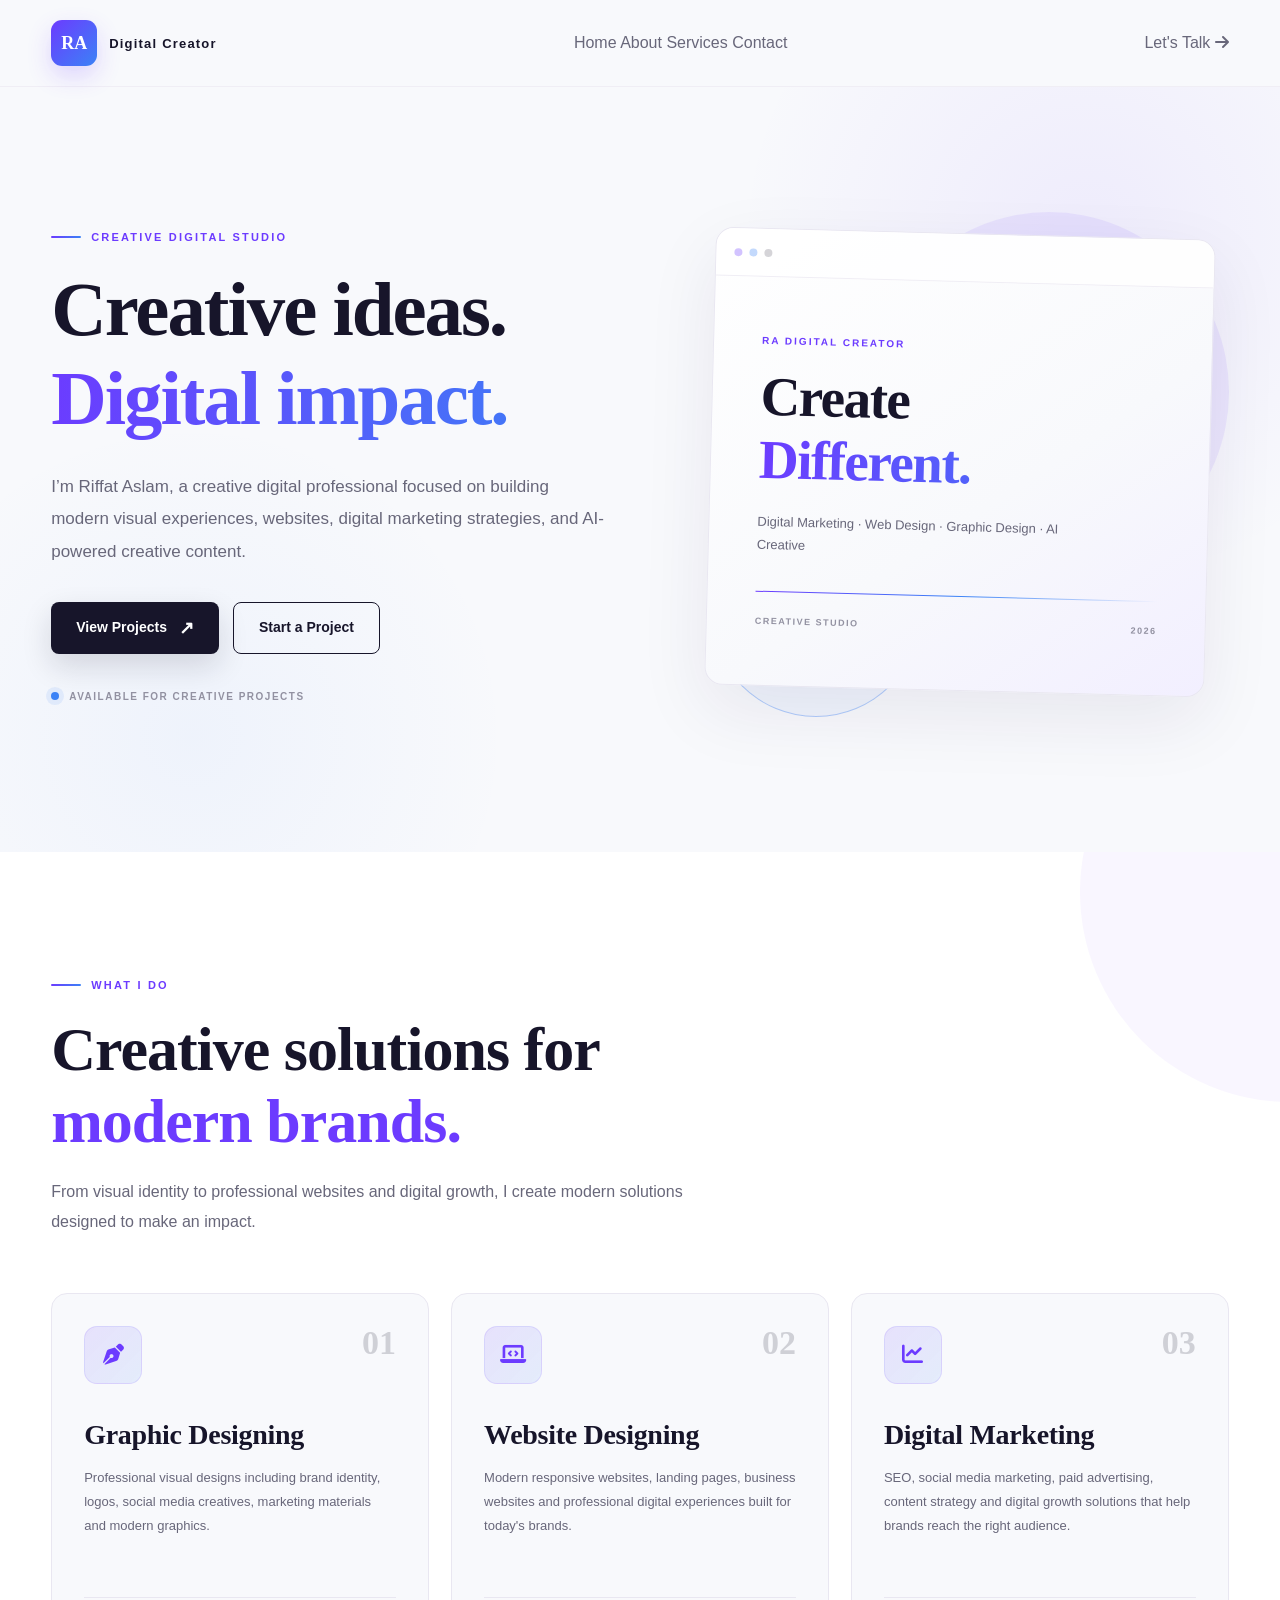
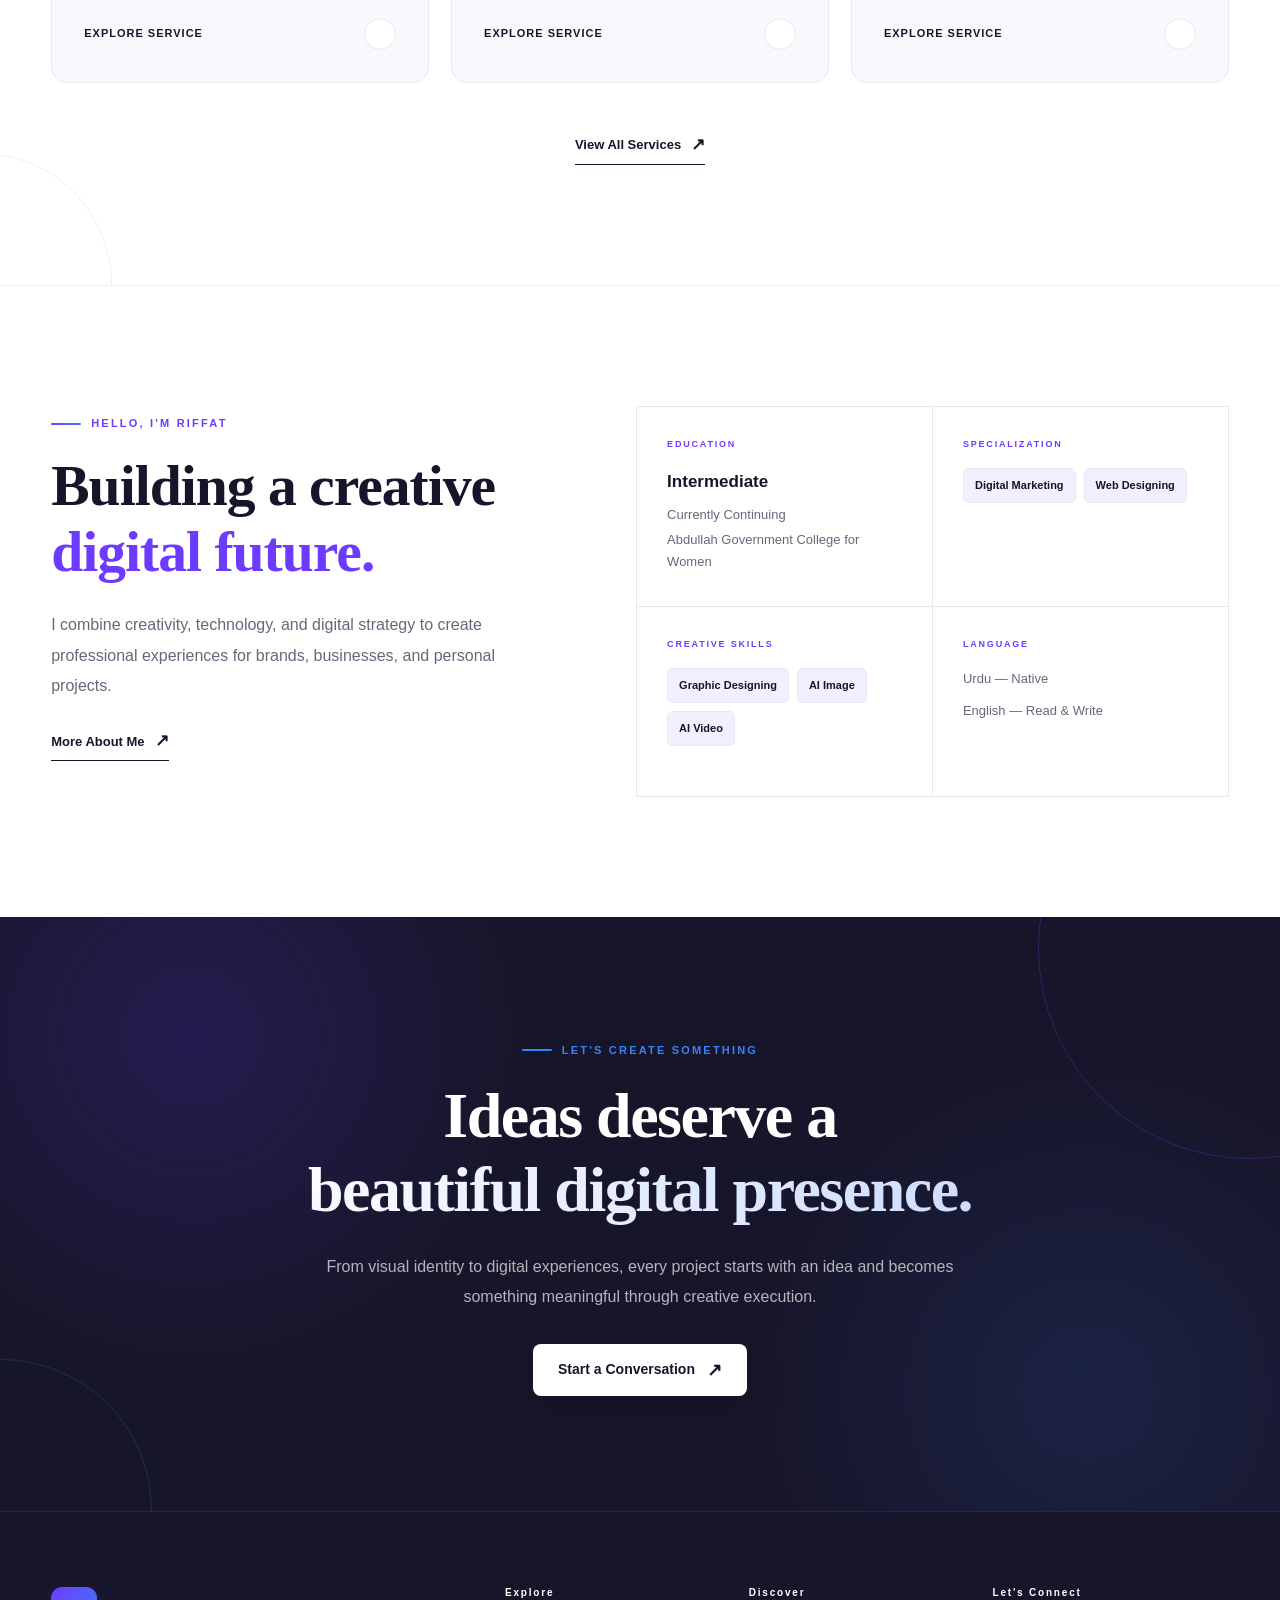
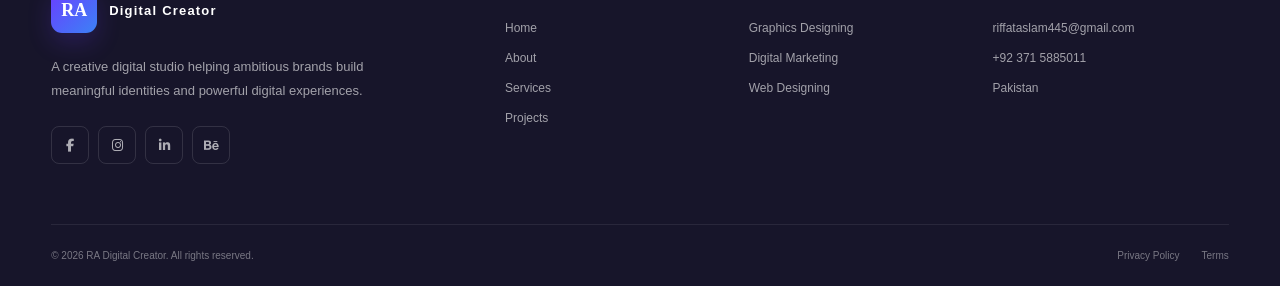
==== commit 91156112: "Add files via upload" ====
--- a/index.html
+++ b/index.html
@@ -14,7 +14,7 @@
 
     <title>RA Digital Creator | Creative Digital Studio</title>
 
-<link rel="preconnect" href="https://https://fonts.google.com/">
+<link rel="preconnect" href="https://fonts.googleapis.com">
 
     <link rel="preconnect" href="https://fonts.gstatic.com" crossorigin>
 
@@ -358,7 +358,7 @@
             ================================================== -->
 
             <a
-                href="graphics-designing.html"
+                href="graphic design.html"
                 class="featured-service-card">
 
 
@@ -419,7 +419,7 @@
             ================================================== -->
 
             <a
-                href="website-designing.html"
+                href="website designing.html"
                 class="featured-service-card">
 
 
@@ -479,7 +479,7 @@
             ================================================== -->
 
             <a
-                href="digital-marketing.html"
+                href="Digital marketing.html"
                 class="featured-service-card">
 
 
@@ -893,7 +893,7 @@
 
 
                         <a
-                            href="#"
+                            href="https://www.facebook.com/parveenriffa"
                             aria-label="Facebook">
 
                             <i class="fa-brands fa-facebook-f"></i>
@@ -902,7 +902,7 @@
 
 
                         <a
-                            href="#"
+                            href="https://www.instagram.com/riffataslam445/"
                             aria-label="Instagram">
 
                             <i class="fa-brands fa-instagram"></i>
@@ -911,7 +911,7 @@
 
 
                         <a
-                            href="#"
+                            href="https://www.linkedin.com/in/ra-digital-creator-26b2b2399/"
                             aria-label="LinkedIn">
 
                             <i class="fa-brands fa-linkedin-in"></i>
@@ -920,7 +920,7 @@
 
 
                         <a
-                            href="#"
+                            href="https://www.behance.net/riffataslam2"
                             aria-label="Behance">
 
                             <i class="fa-brands fa-behance"></i>
@@ -970,7 +970,7 @@
                     </a>
 
 
-                    <a href="projects.html">
+                    <a href="Contact.html">
 
                         Projects
 
@@ -995,32 +995,9 @@
                     </h3>
 
 
-                    <a href="process.html">
-
-                        Process
-
-                    </a>
-
-
-                    <a href="insights.html">
-
-                        Insights
-
-                    </a>
-
-
-                    <a href="blog.html">
-
-                        Blog
-
-                    </a>
-
-
-                    <a href="contact.html">
-
-                        Contact
-
-                    </a>
+                   <a href="graphic design.html">Graphics Designing</a>
+                    <a href="Digital marketing.html">Digital Marketing</a>
+                    <a href="website designing.html">Web Designing</a>
 
 
                 </div>
@@ -1042,9 +1019,9 @@
 
 
                     <a
-                        href="mailto:hello@radigitalcreator.com">
-
-                        hello@radigitalcreator.com
+                        href="mailto:riffataslam445@gmail.com">
+
+                     riffataslam445@gmail.com
 
                     </a>
 
@@ -1139,4 +1116,4 @@
 
 </body>
 
-</html>
+</html>
--- a/stylesheet/Home.css
+++ b/stylesheet/Home.css
@@ -392,127 +392,7 @@
    NAVIGATION
 ========================================================= */
 
-.navbar {
-    display: flex;
-
-    align-items: center;
-
-    justify-content: center;
-
-    gap: 28px;
-
-    margin-left: auto;
-}
-
-.navbar a {
-    position: relative;
-
-    padding: 8px 0;
-
-    color: var(--text);
-
-    font-size: 13px;
-
-    font-weight: 600;
-
-    transition: var(--transition);
-}
-
-.navbar a::after {
-    content: "";
-
-    position: absolute;
-
-    left: 0;
-    bottom: 0;
-
-    width: 0;
-    height: 2px;
-
-    border-radius: 10px;
-
-    background:
-        linear-gradient(
-            90deg,
-            var(--primary),
-            var(--secondary)
-        );
-
-    transition:
-        width 0.3s ease;
-}
-
-.navbar a:hover {
-    color: var(--primary);
-}
-
-.navbar a:hover::after {
-    width: 100%;
-}
-
-.navbar a.active {
-    color: var(--primary);
-}
-
-.navbar a.active::after {
-    width: 100%;
-}
-
-
-/* =========================================================
-   HEADER CTA
-========================================================= */
-
-.nav-btn {
-    display: inline-flex;
-
-    align-items: center;
-
-    justify-content: center;
-
-    gap: 10px;
-
-    min-height: 46px;
-
-    padding: 0 20px;
-
-    border-radius: 8px;
-
-    background: var(--heading);
-
-    color: var(--white);
-
-    font-size: 13px;
-
-    font-weight: 700;
-
-    white-space: nowrap;
-
-    transition: var(--transition);
-}
-
-.nav-btn i {
-    font-size: 12px;
-
-    transition:
-        transform 0.3s ease;
-}
-
-.nav-btn:hover {
-    background: var(--primary);
-
-    transform:
-        translateY(-2px);
-
-    box-shadow:
-        0 12px 30px
-        rgba(108, 59, 255, 0.20);
-}
-
-.nav-btn:hover i {
-    transform:
-        translateX(4px);
-}
+
 
 
 /* =========================================================
@@ -2702,4 +2582,4 @@
 
         animation: none !important;
     }
-}
+}
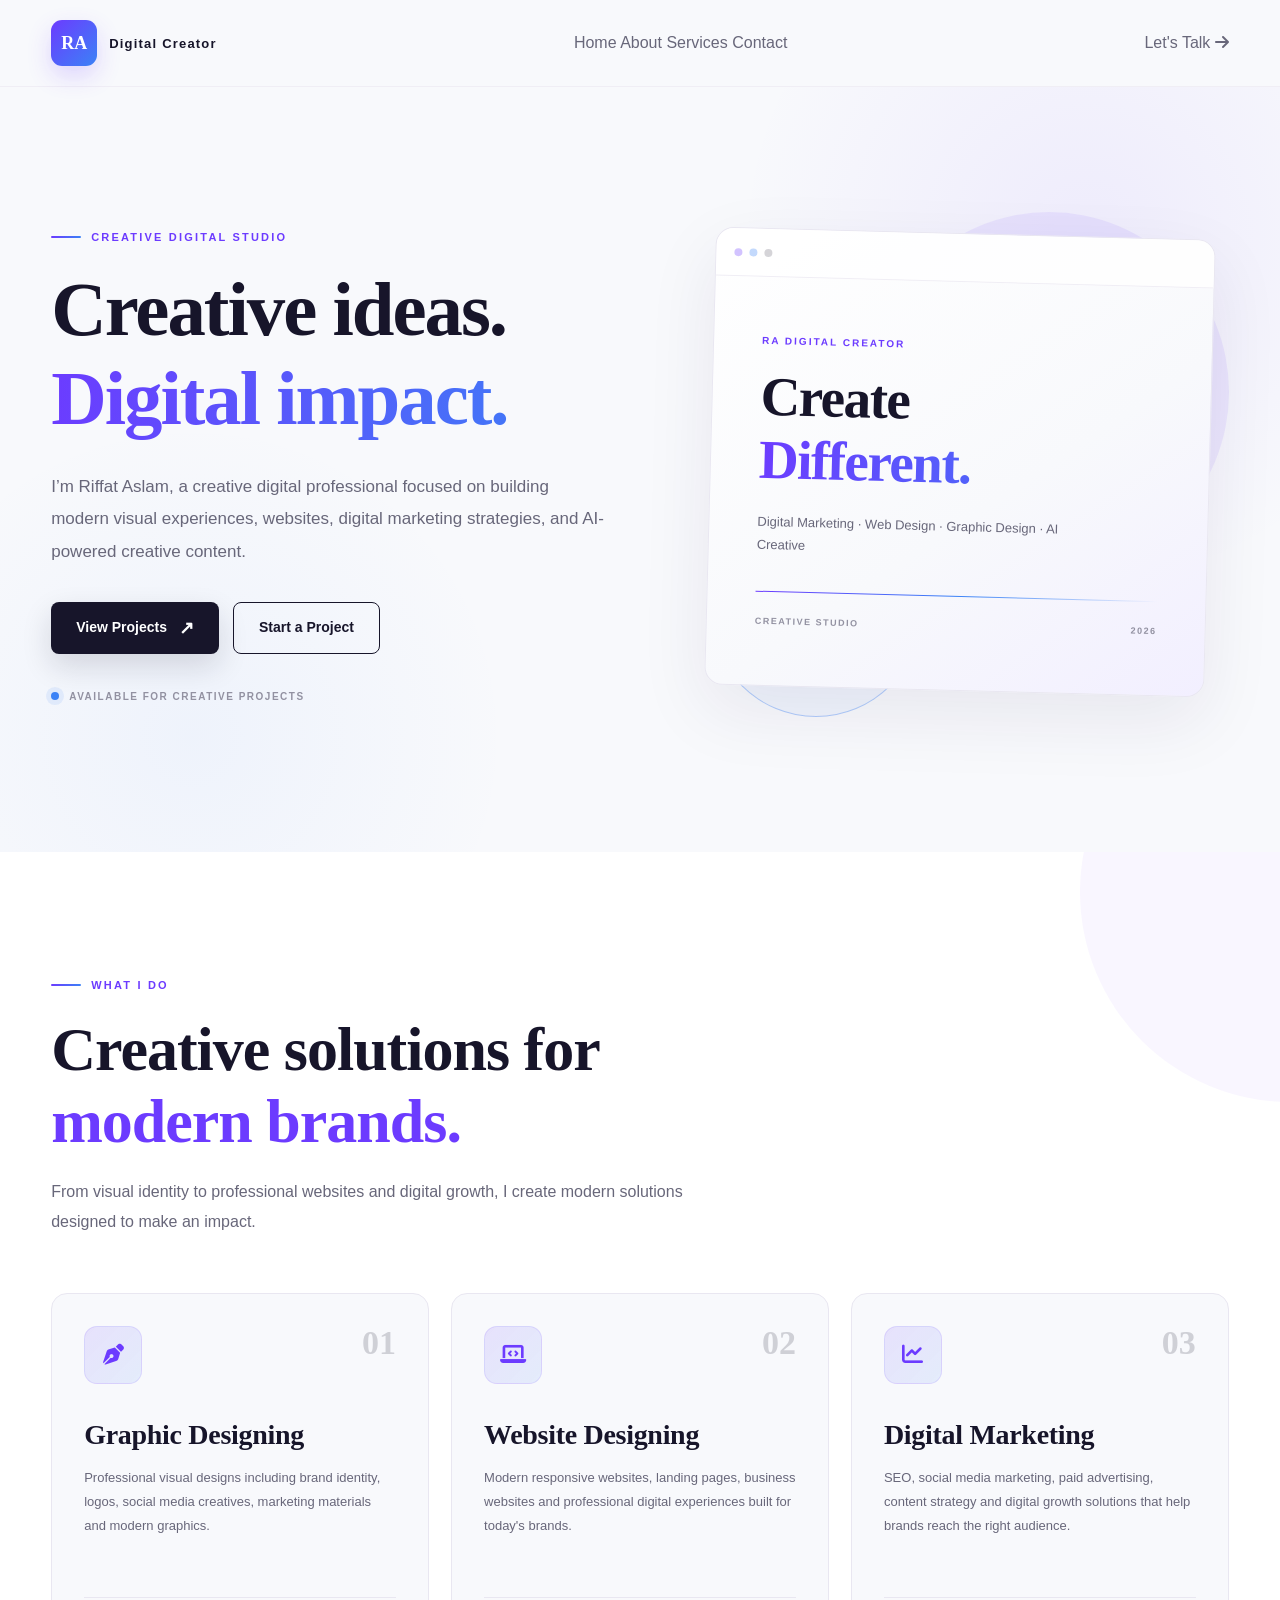
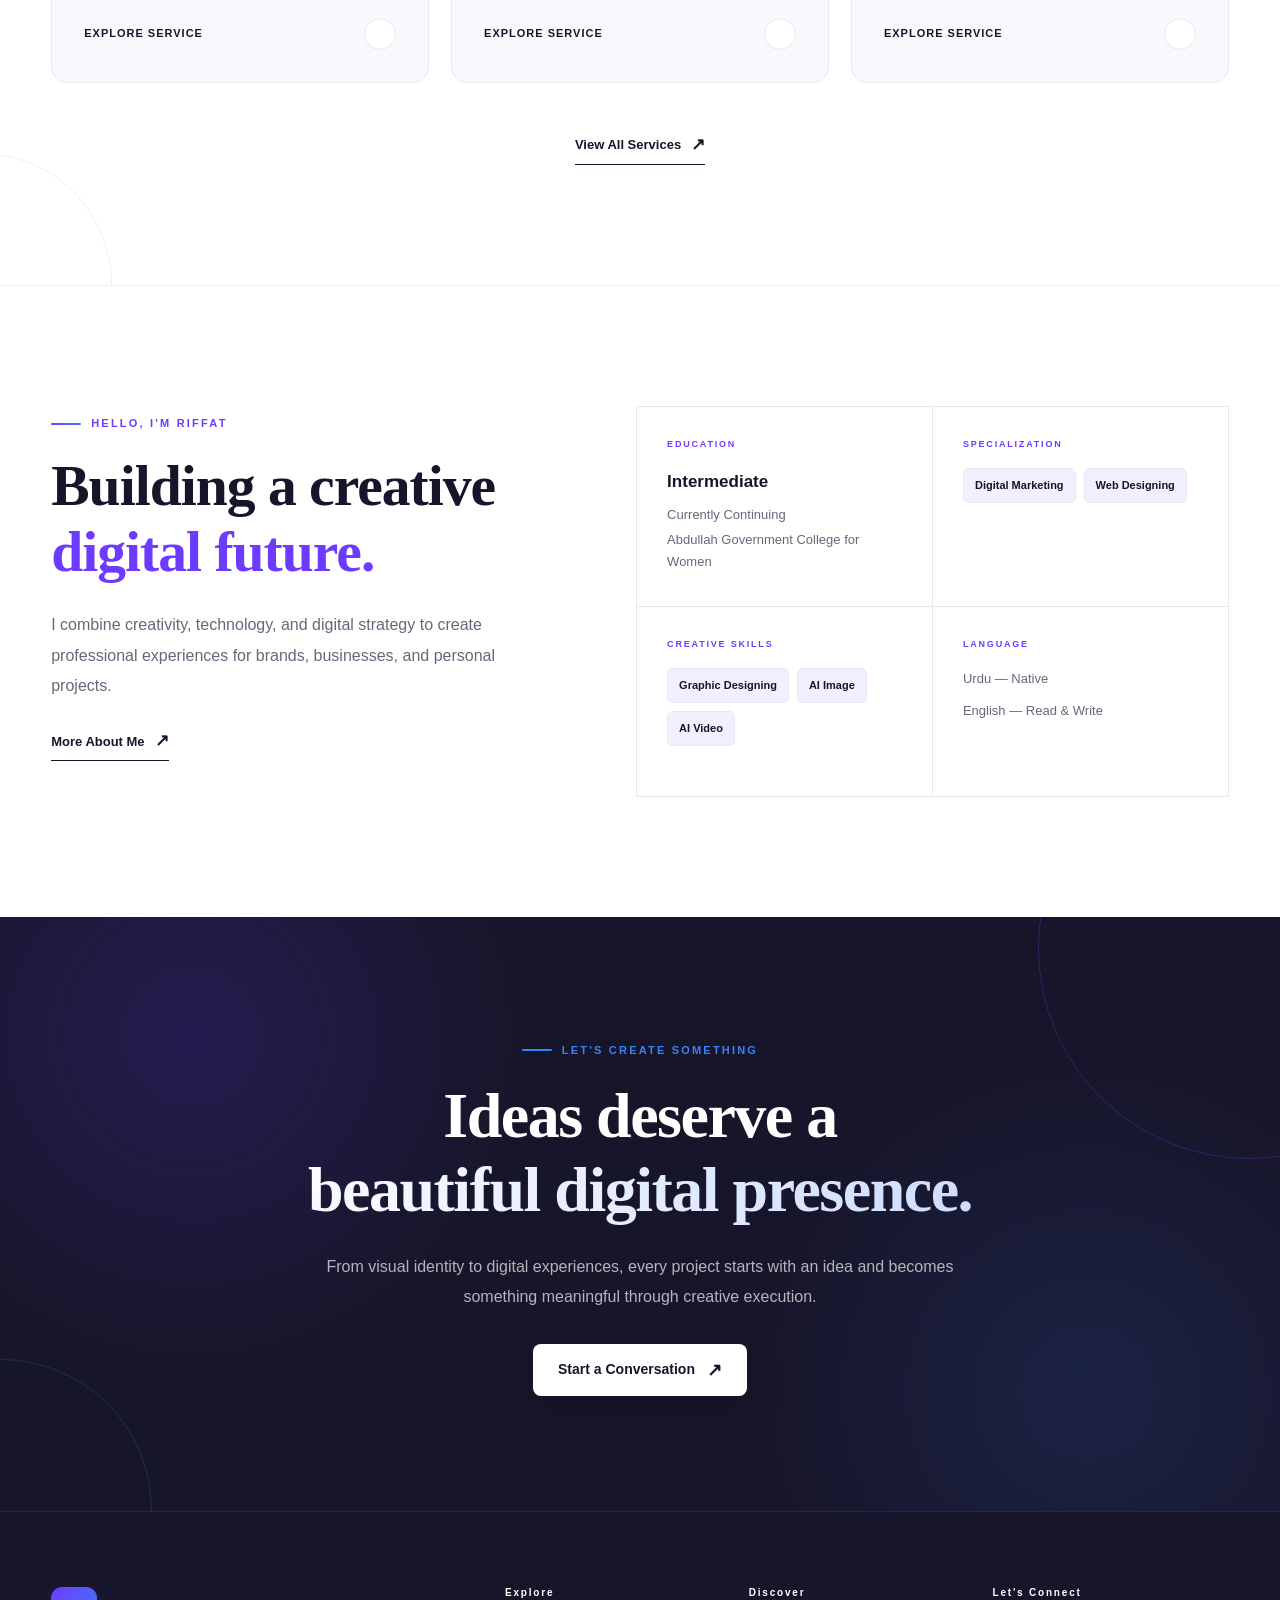
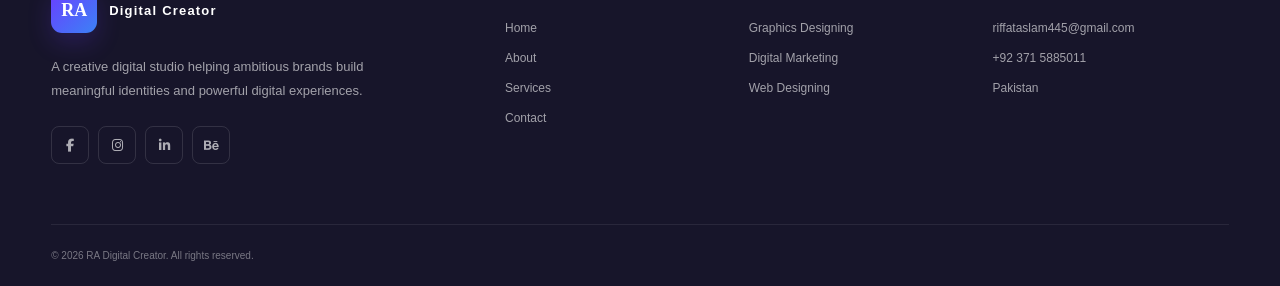
==== commit c6dba26b: "Add files via upload" ====
--- a/index.html
+++ b/index.html
@@ -972,7 +972,7 @@
 
                     <a href="Contact.html">
 
-                        Projects
+                        Contact
 
                     </a>
 
@@ -1063,24 +1063,6 @@
                 </p>
 
 
-                <div>
-
-
-                    <a href="#">
-
-                        Privacy Policy
-
-                    </a>
-
-
-                    <a href="#">
-
-                        Terms
-
-                    </a>
-
-
-                </div>
 
 
             </div>
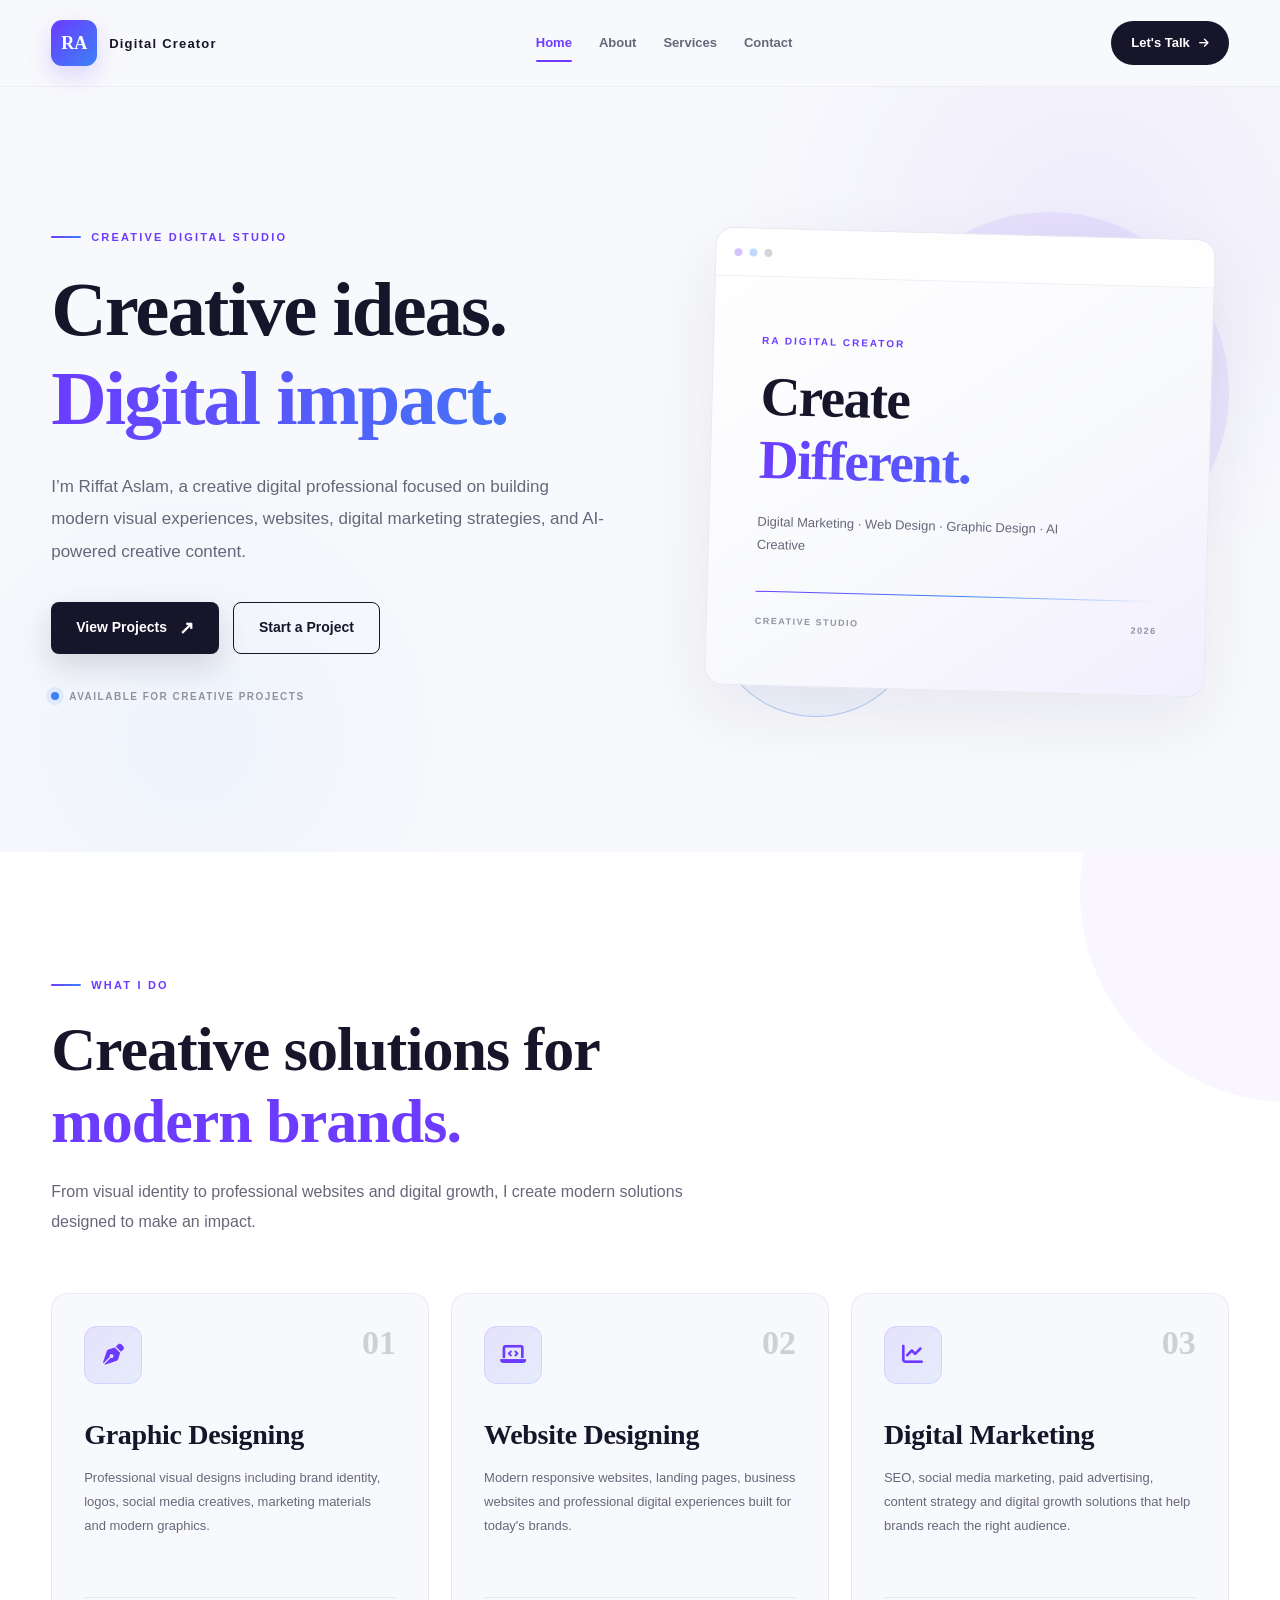
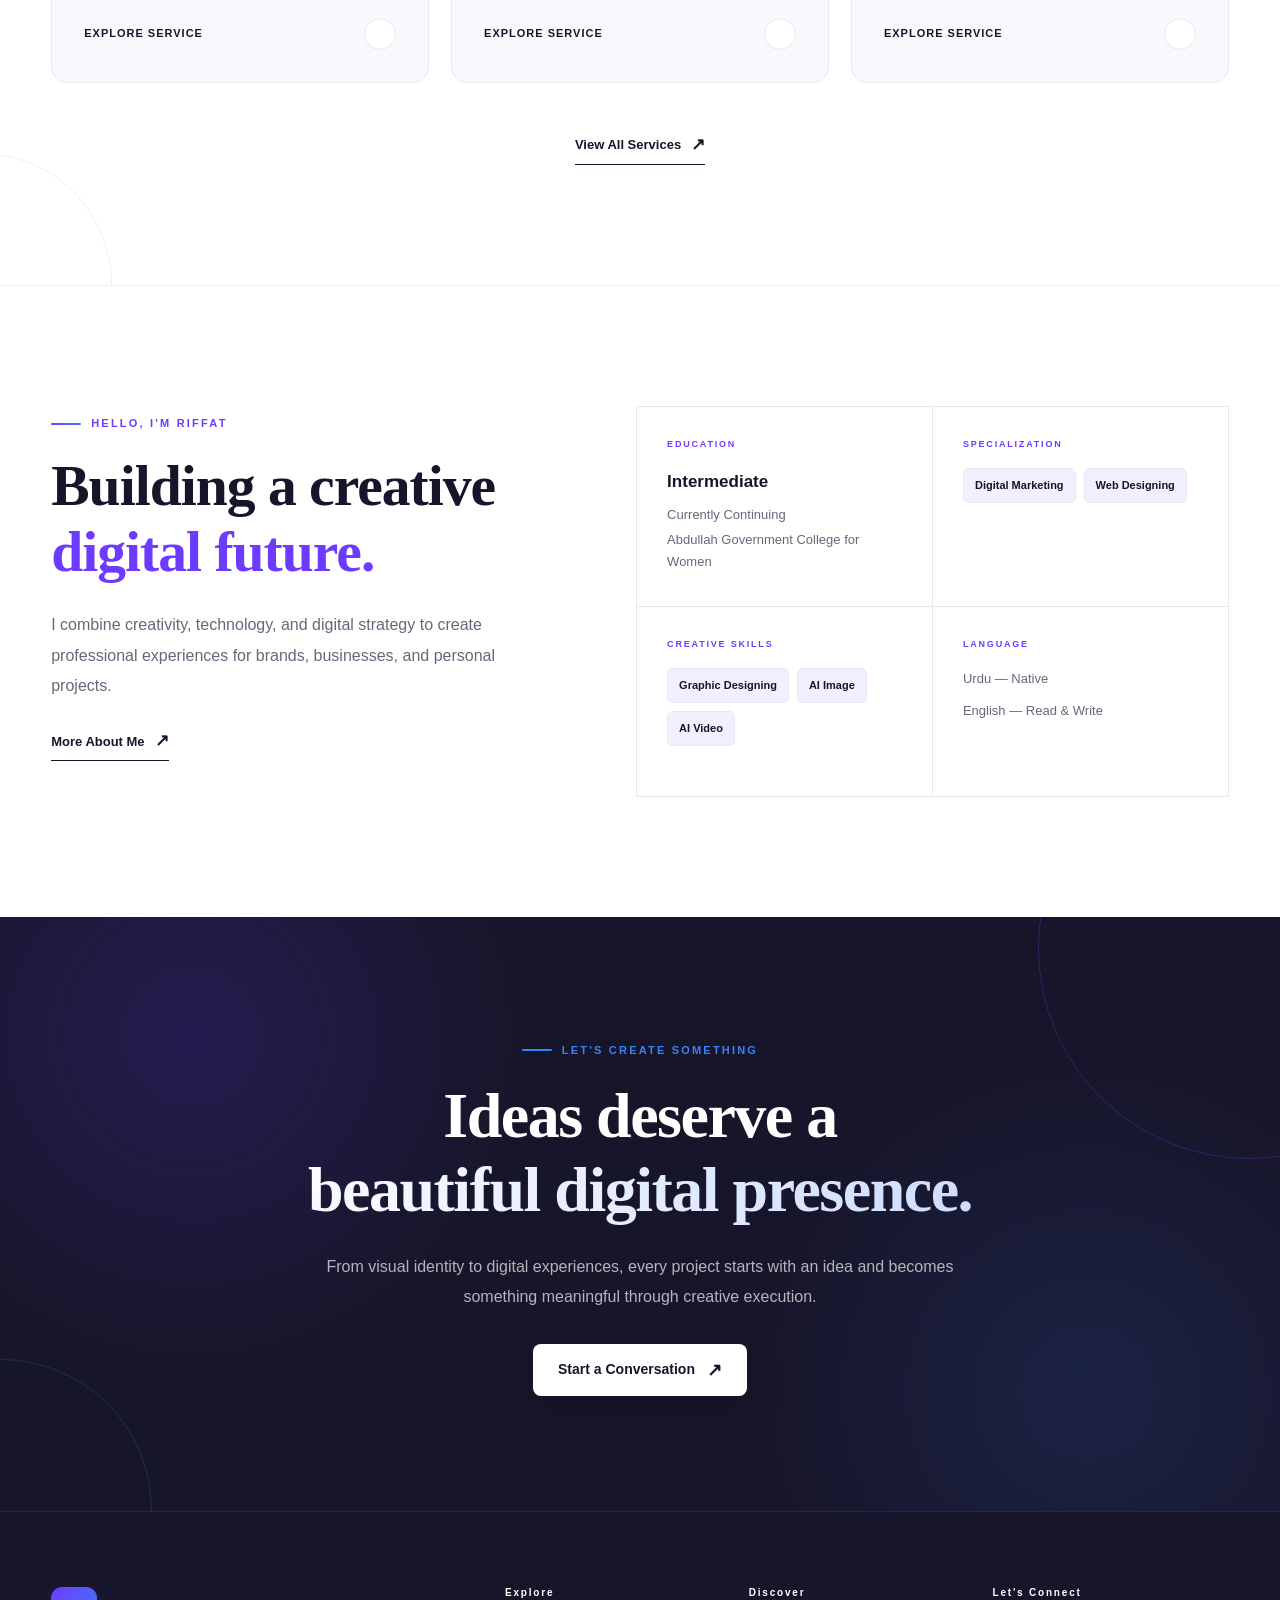
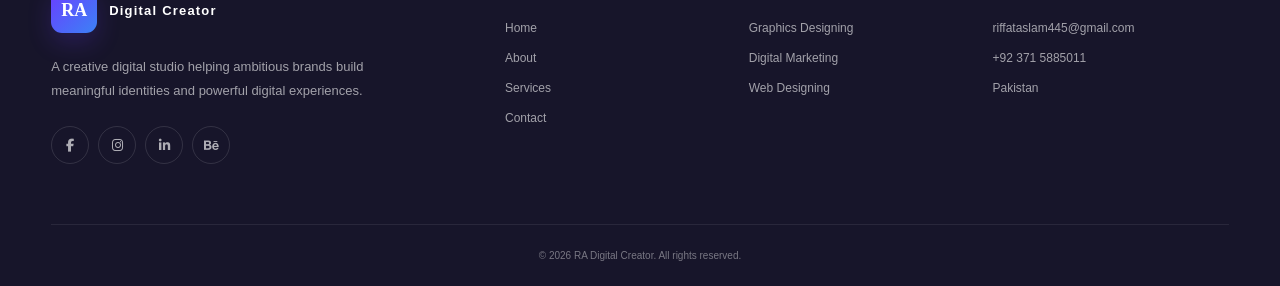
==== commit e85c19ee: "Update print statement from 'Hello' to 'Goodbye' Commit change" ====
--- a/index.html
+++ b/index.html
@@ -84,7 +84,7 @@
                     Services
                 </a>
 
-                <a href="contact.html">
+                <a href="Contact.html">
                     Contact
                 </a>
 
@@ -1098,4 +1098,4 @@
 
 </body>
 
-</html>+</html>
--- a/stylesheet/Home.css
+++ b/stylesheet/Home.css
@@ -385,6 +385,76 @@
     line-height: 1;
 
     letter-spacing: 1.2px;
+}
+.navbar {
+    display: flex;
+    align-items: center;
+    justify-content: center;
+    gap: 27px;
+}
+
+.navbar a {
+    position: relative;
+    padding: 30px 0;
+    color: #68677A;
+    font-size: 13px;
+    font-weight: 600;
+    transition: color 0.25s ease;
+}
+
+.navbar a::after {
+    content: "";
+    position: absolute;
+    left: 0;
+    bottom: 22px;
+    width: 0;
+    height: 2px;
+    border-radius: 10px;
+    background: #6C3BFF;
+    transition: width 0.25s ease;
+}
+
+.navbar a:hover,
+.navbar a.active {
+    color: #6C3BFF;
+}
+
+.navbar a:hover::after,
+.navbar a.active::after {
+    width: 100%;
+}
+.nav-btn {
+    display: inline-flex;
+    align-items: center;
+    justify-content: center;
+    gap: 9px;
+    min-height: 44px;
+    padding: 0 20px;
+    border-radius: 100px;
+    background: #17152A;
+    color: #FFFFFF;
+    font-size: 13px;
+    font-weight: 700;
+    white-space: nowrap;
+    transition:
+        transform 0.25s ease,
+        background 0.25s ease,
+        box-shadow 0.25s ease;
+}
+
+.nav-btn i {
+    font-size: 11px;
+    transition: transform 0.25s ease;
+}
+
+.nav-btn:hover {
+    background: #6C3BFF;
+    transform: translateY(-2px);
+    box-shadow: 0 10px 24px rgba(108, 59, 255, 0.2);
+}
+
+.nav-btn:hover i {
+    transform: translateX(3px);
 }
 
 
@@ -1813,7 +1883,7 @@
         1px solid
         rgba(255, 255, 255, 0.12);
 
-    border-radius: 8px;
+    border-radius: 100%;
 
     color:
         rgba(255, 255, 255, 0.65);
@@ -1894,7 +1964,7 @@
 
     align-items: center;
 
-    justify-content: space-between;
+    justify-content: center;
 
     gap: 20px;
 
@@ -1911,6 +1981,7 @@
         rgba(255, 255, 255, 0.42);
 
     font-size: 10px;
+    justify-content:center
 }
 
 .footer-bottom > div {
